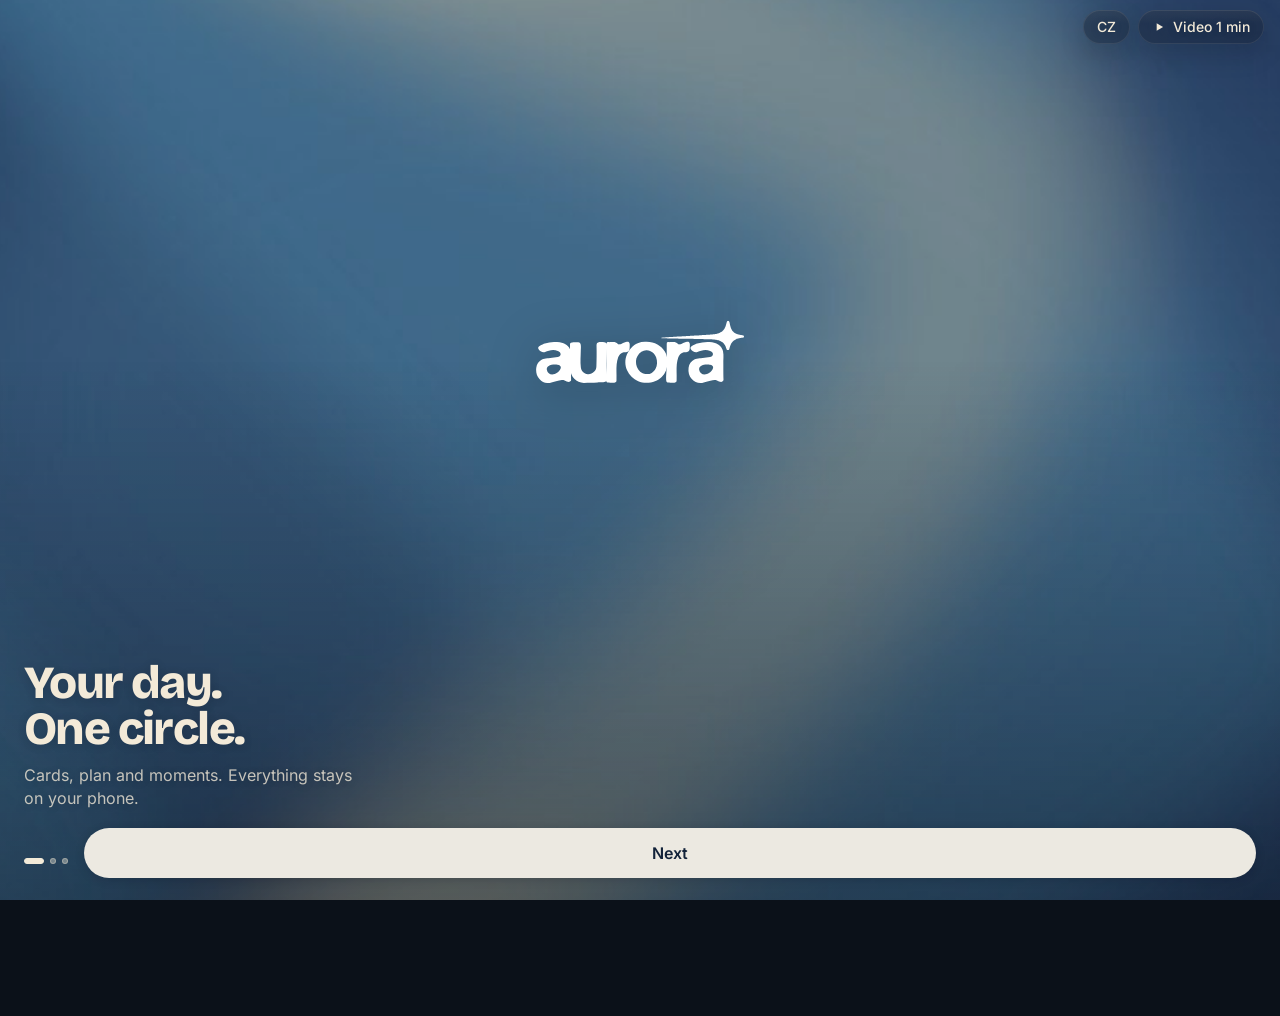
==== index.html @ d4e40df3 "Add files via upload" ====
<!doctype html>
<html lang="en">
<head>
<meta charset="utf-8">
<meta name="viewport" content="width=device-width, initial-scale=1, viewport-fit=cover, maximum-scale=1, user-scalable=no">
<title>Aurora</title>
<meta name="description" content="Aurora — your day, cards, board and plan.">
<meta name="theme-color" content="#2c4770">
<meta name="apple-mobile-web-app-capable" content="yes">
<meta name="mobile-web-app-capable" content="yes">
<meta name="apple-mobile-web-app-status-bar-style" content="black-translucent">
<meta name="apple-mobile-web-app-title" content="Aurora">
<meta name="format-detection" content="telephone=no">
<link rel="manifest" href="manifest.webmanifest">
<link rel="apple-touch-icon" href="icon-180.png">
<link rel="icon" href="icon-192.png">
<link rel="preload" href="fonts/inter-latin-500-normal.woff2" as="font" type="font/woff2" crossorigin>
<link rel="preload" href="fonts/bricolage-grotesque-latin-800-normal.woff2" as="font" type="font/woff2" crossorigin>
<link rel="stylesheet" href="app.css?v=4">
</head>
<body>
<div id="bg" aria-hidden="true"><img class="wall" id="wallImg" src="wall.jpg" alt=""><div class="dim" id="wallDim"></div><div class="aura"><i class="a1"></i><i class="a2"></i><i class="a3"></i></div></div>
<main id="app">
  <section class="scr" id="s-home" aria-label="Home"></section>
  <section class="scr" id="s-spaces" aria-label="Spaces"></section>
  <section class="scr" id="s-board" aria-label="Board"></section>
  <section class="scr" id="s-plan" aria-label="Plan"></section>
  <section class="scr push" id="s-card" aria-label="Card"></section>
  <section class="scr push" id="s-settings" aria-label="Settings"></section>
</main>
<nav class="nav" id="nav" aria-label="Main">
  <div class="bar frost" role="tablist"></div>
  <button class="plus cr press" id="plusBtn" aria-label="Add"></button>
</nav>
<div id="scrim"></div>
<div id="sheet" class="frost" role="dialog" aria-modal="true"></div>
<div id="viewer" role="dialog" aria-modal="true"></div>
<div id="toast" role="status" aria-live="polite"></div>
<div id="vlayer" role="dialog" aria-modal="true"></div>
<div id="welcome"></div>
<input type="file" id="fileIn" accept="image/*,video/*" hidden>
<input type="file" id="wallIn" accept="image/*" hidden>
<input type="file" id="restoreIn" accept="application/json,.json" hidden>
<script src="js/core.js?v=4"></script>
<script src="js/ui.js?v=4"></script>
<script src="js/screens.js?v=4"></script>
<script src="js/sheets.js?v=4"></script>
<script src="js/app.js?v=4"></script>
</body>
</html>
---- app.css ----
@font-face{font-family:'Inter';font-weight:400;font-display:swap;src:url(fonts/inter-latin-400-normal.woff2) format('woff2');unicode-range:U+0000-00FF,U+0131,U+0152-0153,U+02BB-02BC,U+02C6,U+02DA,U+02DC,U+0304,U+0308,U+0329,U+2000-206F,U+20AC,U+2122,U+2191,U+2193,U+2212,U+2215,U+FEFF,U+FFFD}
@font-face{font-family:'Inter';font-weight:400;font-display:swap;src:url(fonts/inter-latin-ext-400-normal.woff2) format('woff2');unicode-range:U+0100-02BA,U+02BD-02C5,U+02C7-02CC,U+02CE-02D7,U+02DD-02FF,U+0304,U+0308,U+0329,U+1D00-1DBF,U+1E00-1E9F,U+1EF2-1EFF,U+2020,U+20A0-20AB,U+20AD-20C0,U+2113,U+2C60-2C7F,U+A720-A7FF}
@font-face{font-family:'Inter';font-weight:500;font-display:swap;src:url(fonts/inter-latin-500-normal.woff2) format('woff2');unicode-range:U+0000-00FF,U+0131,U+0152-0153,U+02BB-02BC,U+02C6,U+02DA,U+02DC,U+0304,U+0308,U+0329,U+2000-206F,U+20AC,U+2122,U+2191,U+2193,U+2212,U+2215,U+FEFF,U+FFFD}
@font-face{font-family:'Inter';font-weight:500;font-display:swap;src:url(fonts/inter-latin-ext-500-normal.woff2) format('woff2');unicode-range:U+0100-02BA,U+02BD-02C5,U+02C7-02CC,U+02CE-02D7,U+02DD-02FF,U+0304,U+0308,U+0329,U+1D00-1DBF,U+1E00-1E9F,U+1EF2-1EFF,U+2020,U+20A0-20AB,U+20AD-20C0,U+2113,U+2C60-2C7F,U+A720-A7FF}
@font-face{font-family:'Inter';font-weight:600;font-display:swap;src:url(fonts/inter-latin-600-normal.woff2) format('woff2');unicode-range:U+0000-00FF,U+0131,U+0152-0153,U+02BB-02BC,U+02C6,U+02DA,U+02DC,U+0304,U+0308,U+0329,U+2000-206F,U+20AC,U+2122,U+2191,U+2193,U+2212,U+2215,U+FEFF,U+FFFD}
@font-face{font-family:'Inter';font-weight:600;font-display:swap;src:url(fonts/inter-latin-ext-600-normal.woff2) format('woff2');unicode-range:U+0100-02BA,U+02BD-02C5,U+02C7-02CC,U+02CE-02D7,U+02DD-02FF,U+0304,U+0308,U+0329,U+1D00-1DBF,U+1E00-1E9F,U+1EF2-1EFF,U+2020,U+20A0-20AB,U+20AD-20C0,U+2113,U+2C60-2C7F,U+A720-A7FF}
@font-face{font-family:'Inter';font-weight:700;font-display:swap;src:url(fonts/inter-latin-700-normal.woff2) format('woff2');unicode-range:U+0000-00FF,U+0131,U+0152-0153,U+02BB-02BC,U+02C6,U+02DA,U+02DC,U+0304,U+0308,U+0329,U+2000-206F,U+20AC,U+2122,U+2191,U+2193,U+2212,U+2215,U+FEFF,U+FFFD}
@font-face{font-family:'Inter';font-weight:700;font-display:swap;src:url(fonts/inter-latin-ext-700-normal.woff2) format('woff2');unicode-range:U+0100-02BA,U+02BD-02C5,U+02C7-02CC,U+02CE-02D7,U+02DD-02FF,U+0304,U+0308,U+0329,U+1D00-1DBF,U+1E00-1E9F,U+1EF2-1EFF,U+2020,U+20A0-20AB,U+20AD-20C0,U+2113,U+2C60-2C7F,U+A720-A7FF}
@font-face{font-family:'Bricolage Grotesque';font-weight:700;font-display:swap;src:url(fonts/bricolage-grotesque-latin-700-normal.woff2) format('woff2');unicode-range:U+0000-00FF,U+0131,U+0152-0153,U+02BB-02BC,U+02C6,U+02DA,U+02DC,U+0304,U+0308,U+0329,U+2000-206F,U+20AC,U+2122,U+2191,U+2193,U+2212,U+2215,U+FEFF,U+FFFD}
@font-face{font-family:'Bricolage Grotesque';font-weight:700;font-display:swap;src:url(fonts/bricolage-grotesque-latin-ext-700-normal.woff2) format('woff2');unicode-range:U+0100-02BA,U+02BD-02C5,U+02C7-02CC,U+02CE-02D7,U+02DD-02FF,U+0304,U+0308,U+0329,U+1D00-1DBF,U+1E00-1E9F,U+1EF2-1EFF,U+2020,U+20A0-20AB,U+20AD-20C0,U+2113,U+2C60-2C7F,U+A720-A7FF}
@font-face{font-family:'Bricolage Grotesque';font-weight:800;font-display:swap;src:url(fonts/bricolage-grotesque-latin-800-normal.woff2) format('woff2');unicode-range:U+0000-00FF,U+0131,U+0152-0153,U+02BB-02BC,U+02C6,U+02DA,U+02DC,U+0304,U+0308,U+0329,U+2000-206F,U+20AC,U+2122,U+2191,U+2193,U+2212,U+2215,U+FEFF,U+FFFD}
@font-face{font-family:'Bricolage Grotesque';font-weight:800;font-display:swap;src:url(fonts/bricolage-grotesque-latin-ext-800-normal.woff2) format('woff2');unicode-range:U+0100-02BA,U+02BD-02C5,U+02C7-02CC,U+02CE-02D7,U+02DD-02FF,U+0304,U+0308,U+0329,U+1D00-1DBF,U+1E00-1E9F,U+1EF2-1EFF,U+2020,U+20A0-20AB,U+20AD-20C0,U+2113,U+2C60-2C7F,U+A720-A7FF}

:root{
  color-scheme:dark;
  --ink:#f3ead8;--ink2:rgba(243,234,216,.78);--ink3:rgba(243,234,216,.58);--ink4:rgba(243,234,216,.36);
  --navy:#13233a;--cream:#ece9e1;--panel:rgba(20,31,44,.9);--bg:#0b1119;
  --green:#3fbf7f;--orange:#f0a44b;--blue:#6f8cff;--late:#ff7a6b;
  --st:env(safe-area-inset-top,0px);--sb:env(safe-area-inset-bottom,0px);
  --spring:cubic-bezier(.3,1.35,.5,1);--out:cubic-bezier(.2,.8,.2,1);
  --a1:#3fbf7f;--a2:#f0a44b;--a3:#6f8cff;
  --vvh:100%;--kb:0px;
}
*{box-sizing:border-box;-webkit-tap-highlight-color:transparent}
html,body{margin:0;height:100%;background:var(--bg);color:var(--ink);font-family:Inter,system-ui,-apple-system,sans-serif;-webkit-font-smoothing:antialiased;-webkit-text-size-adjust:100%;text-size-adjust:100%}
body{position:fixed;top:0;left:0;right:0;height:100vh;height:100lvh;overflow:hidden;touch-action:manipulation;overscroll-behavior:none;user-select:none;-webkit-user-select:none;-webkit-touch-callout:none;text-shadow:0 1px 10px rgba(6,12,22,.16)}
button{font:inherit;color:inherit;border:0;background:none;padding:0;margin:0;cursor:pointer;text-align:inherit;text-shadow:inherit}
input,textarea,select{font:inherit;color:inherit;user-select:text;-webkit-user-select:text}
img,video{display:block}
[hidden]{display:none!important}
b{font-weight:600}
@media (display-mode: standalone){html{min-height:calc(100% + env(safe-area-inset-top,0px))}}

/* BACKGROUND */
#bg{position:absolute;inset:0;z-index:0;overflow:hidden;background:#2c4770}
#bg .wall{position:absolute;inset:-4%;width:108%;height:108%;object-fit:cover;animation:wall 40s ease-in-out infinite alternate}
#bg .wall.css{background:var(--wallcss)}
@keyframes wall{to{transform:translate(-2%,-1.5%) scale(1.03)}}
#bg .dim{position:absolute;inset:0;background:rgba(8,16,28,.22)}
#bg .aura i{position:absolute;border-radius:50%;filter:blur(50px);opacity:.5;transition:background 1.2s ease,transform 1.4s var(--out)}
#bg .aura .a1{width:360px;height:360px;left:50%;margin-left:-180px;top:18%;background:var(--a1);opacity:.55;filter:blur(64px);animation:fa1 14s ease-in-out infinite alternate}
#bg .aura .a2,#bg .aura .a3{display:none}
#bg .aura{display:none}
@keyframes fa1{to{transform:translate(-30px,60px) scale(1.12)}}
@keyframes fa2{to{transform:translate(-30px,50px) scale(.9)}}
@keyframes fa3{to{transform:translate(-50px,-20px) scale(1.1)}}

/* SURFACES */
.frost{position:relative;isolation:isolate;background:rgba(22,33,48,.42);box-shadow:inset 0 0 0 1px rgba(243,234,216,.09),0 10px 26px rgba(4,10,20,.16);-webkit-backdrop-filter:blur(26px) saturate(115%);backdrop-filter:blur(26px) saturate(115%)}
.frost::before{content:"";position:absolute;inset:0;border-radius:inherit;background:linear-gradient(180deg,rgba(243,234,216,.05),rgba(243,234,216,0) 40%);pointer-events:none;z-index:-1}
.frost::after{content:none}
.solid,.frost.solid{background:var(--panel);-webkit-backdrop-filter:none;backdrop-filter:none;box-shadow:0 10px 30px rgba(4,10,20,.22),inset 0 0 0 1px rgba(255,255,255,.07)}
.frost.solid::before,.frost.solid::after{display:none}
body.solidui .frost{background:var(--panel);-webkit-backdrop-filter:none;backdrop-filter:none;box-shadow:0 10px 30px rgba(4,10,20,.22),inset 0 0 0 1px rgba(255,255,255,.08)}
body.solidui .frost::before,body.solidui .frost::after{display:none}
.in{background:rgba(255,255,255,.08);box-shadow:inset 0 0 0 1px rgba(255,255,255,.1)}
.cr{background:var(--cream);color:var(--navy);text-shadow:none;box-shadow:0 2px 10px rgba(4,10,20,.18)}
.press{transition:transform .18s var(--spring),filter .18s,opacity .2s}
.press:active{transform:scale(.96)}
.cap{font:600 11px/1 Inter;letter-spacing:.14em;color:var(--ink3);text-transform:uppercase}
.t1{font:800 34px/1 'Bricolage Grotesque';letter-spacing:-.035em;margin:0}
.num{font:800 32px/.9 'Bricolage Grotesque';letter-spacing:-.02em;font-variant-numeric:tabular-nums;white-space:nowrap}
.num small{font:400 13px/1 Inter;letter-spacing:0;color:var(--ink3);margin-left:4px}
.muted{color:var(--ink3)}
.led{display:inline-block;flex:none;width:8px;height:8px;border-radius:4px;background:var(--c);box-shadow:0 0 4px var(--c),0 0 12px var(--c)}
.dot{display:inline-block;flex:none;width:7px;height:7px;border-radius:4px;background:var(--c)}
.ic{flex:none;width:36px;height:36px;border-radius:18px;display:flex;align-items:center;justify-content:center}
.cb{flex:none;width:44px;height:44px;border-radius:22px;display:flex;align-items:center;justify-content:center;color:var(--ink)}
.chip{flex:none;height:36px;border-radius:18px;padding:0 14px;display:inline-flex;align-items:center;gap:7px;font:500 14px/1 Inter;white-space:nowrap;color:var(--ink)}
.chip.cr{color:var(--navy)}
.chip small{font:400 12.5px/1 Inter;color:var(--ink3)}
.chips{display:flex;gap:7px;overflow-x:auto;scrollbar-width:none;margin:0 -16px;padding:2px 16px}
.chips::-webkit-scrollbar{display:none}
.chips.wrap{flex-wrap:wrap;overflow:visible;margin:0;padding:0}
.seg{height:40px;border-radius:20px;padding:3px;display:flex;flex:none}
.seg button{height:34px;padding:0 14px;border-radius:17px;font:500 14px/34px Inter;color:var(--ink2);display:flex;align-items:center;justify-content:center;gap:6px;transition:background .25s,color .25s}
.seg button.on{background:var(--cream);color:var(--navy);text-shadow:none}
.pbtn{height:50px;border-radius:25px;padding:0 22px;display:flex;align-items:center;justify-content:center;gap:8px;font:600 16px/1 Inter}
.pbtn.cr{color:var(--navy)}
.pbtn.ghost{background:rgba(255,255,255,.08);box-shadow:inset 0 0 0 1px rgba(255,255,255,.14)}
.pbtn.danger{background:rgba(255,122,107,.16);color:#ffb3a9;box-shadow:inset 0 0 0 1px rgba(255,122,107,.35)}
.tg{position:relative;flex:none;width:51px;height:31px;border-radius:16px;background:rgba(255,255,255,.16);box-shadow:inset 0 0 0 1px rgba(255,255,255,.14);transition:background .25s,box-shadow .25s}
.tg::after{content:"";position:absolute;left:2px;top:2px;width:27px;height:27px;border-radius:14px;background:#fff;box-shadow:0 2px 6px rgba(0,0,0,.25);transition:transform .3s var(--spring)}
.tg.on{background:var(--green);box-shadow:0 0 12px rgba(63,191,127,.45),inset 0 1px 0 rgba(255,255,255,.3)}
.tg.on::after{transform:translateX(20px)}
.c0{flex:none;width:24px;height:24px;border-radius:12px;border:1.6px solid rgba(243,234,216,.6);display:flex;align-items:center;justify-content:center;color:var(--navy);transition:background .25s,border-color .25s}
.c0.on{background:var(--c,var(--green));border-color:var(--c,var(--green))}
.c0 svg{opacity:0}
.c0.on svg{opacity:1}
.ci{flex:none;width:34px;height:34px;border-radius:17px;border:1px solid rgba(243,234,216,.32);display:flex;align-items:center;justify-content:center;color:var(--ink)}
.empty{padding:20px;text-align:center;font:400 14px/1.45 Inter;color:var(--ink2)}

/* LAYOUT */
#app{position:absolute;inset:0;z-index:1}
.scr{position:absolute;inset:0;overflow-y:auto;overflow-x:hidden;-webkit-overflow-scrolling:touch;overscroll-behavior:contain;padding:0 16px calc(var(--sb) + 112px);display:none}
.scr.on{display:block;animation:scrIn .35s var(--out)}
@keyframes scrIn{from{opacity:0;transform:translateY(8px)}to{opacity:1;transform:none}}
.scr.push{z-index:5;padding-bottom:calc(var(--sb) + 40px)}
.scr:not(.push){transition:opacity .3s var(--out)}
body.navless .scr:not(.push){opacity:0;pointer-events:none}
.scr.push.on{animation:pushIn .42s var(--out)}
@keyframes pushIn{from{transform:translateX(100%)}to{transform:none}}
.scr.push.out{display:block;animation:pushOut .32s var(--out) forwards}
@keyframes pushOut{to{transform:translateX(100%)}}
.hdr{display:flex;align-items:center;justify-content:space-between;gap:10px;min-height:52px;margin-bottom:12px}
.scr>.hdr{position:sticky;top:0;z-index:6;padding:calc(var(--st) + 10px) 0 8px;margin-bottom:6px;min-height:calc(var(--st) + 70px)}
.scr>.hdr::before{content:"";position:absolute;top:0;bottom:-28px;left:-50vw;right:-50vw;z-index:-1;pointer-events:none;background:linear-gradient(180deg,rgba(9,15,24,.82),rgba(9,15,24,.55) 62%,rgba(9,15,24,0));-webkit-backdrop-filter:blur(16px);backdrop-filter:blur(16px);-webkit-mask-image:linear-gradient(180deg,#000 70%,transparent);mask-image:linear-gradient(180deg,#000 70%,transparent);opacity:0;transition:opacity .25s}
.scr.sc>.hdr::before{opacity:1}
#app::after{content:"";position:absolute;left:0;right:0;bottom:0;height:calc(var(--sb) + 124px);background:linear-gradient(180deg,rgba(9,15,24,0),rgba(9,15,24,.6));pointer-events:none;z-index:4;transition:opacity .3s}
body.navless #app::after{opacity:0}
.hdr .logo{width:104px;height:auto}
.stack{display:flex;flex-direction:column;gap:10px}
.grid2{display:grid;grid-template-columns:1fr 1fr;gap:9px}
.sec{margin-top:18px}
.sec>.cap{display:block;margin:0 4px 10px}

/* NAV */
.nav{position:absolute;left:16px;right:16px;bottom:max(14px,calc(var(--sb) - 10px));z-index:8;display:flex;gap:10px;align-items:center;transition:transform .45s var(--out),opacity .3s}
.nav.away{transform:translateY(130px);opacity:0;pointer-events:none}
.nav .bar{flex:1;height:62px;border-radius:31px;padding:5px;display:grid;grid-template-columns:repeat(4,1fr)}
.nav .tab{height:52px;border-radius:26px;display:flex;flex-direction:column;align-items:center;justify-content:center;gap:3px;font:500 11px/1 Inter;color:rgba(243,234,216,.88);transition:background .3s,color .3s}
.nav .tab.on{background:var(--cream);color:var(--navy);text-shadow:none;box-shadow:0 4px 12px rgba(4,10,20,.2)}
.nav .plus{flex:none;width:62px;height:62px;border-radius:31px;display:flex;align-items:center;justify-content:center}

/* HOME */
.inst{border-radius:36px;padding:16px 16px 14px}
.inst .fh{display:flex;justify-content:space-between;align-items:flex-start;padding:0 4px}
.inst .fh .t{font:800 24px/1 'Bricolage Grotesque';letter-spacing:-.02em}
.inst .fh .s{display:block;margin-top:6px;font:400 13px/1 Inter;color:var(--ink2)}
.fdots{display:flex;gap:5px;margin-top:6px;max-width:120px;flex-wrap:wrap;justify-content:flex-end}
.fdots i{width:7px;height:7px;border-radius:4px;border:1px solid rgba(243,234,216,.5);transition:background .4s,box-shadow .4s}
.fdots i.on{background:var(--ink);border-color:var(--ink);box-shadow:0 0 8px rgba(255,255,255,.6)}
.dialw{position:relative;width:212px;height:212px;margin:8px auto 4px}
.dialw svg{position:absolute;inset:0;overflow:visible}
.dialw .hit{cursor:pointer}
.arcI{pointer-events:none;transition:opacity .4s,filter .4s}
.arcI.later{opacity:.42}
.arcI.past{opacity:.28}
.arcI.next{filter:drop-shadow(0 0 4px var(--c)) drop-shadow(0 0 10px var(--c));animation:arcGlow 2.6s ease-in-out infinite}
@keyframes arcGlow{0%,100%{opacity:.85}50%{opacity:1}}
.knob{filter:drop-shadow(0 0 4px rgba(255,226,170,.95)) drop-shadow(0 0 10px rgba(255,214,140,.6));animation:kg 3.2s ease-in-out infinite}
@keyframes kg{50%{filter:drop-shadow(0 0 6px #fff4dc) drop-shadow(0 0 16px rgba(255,214,140,.85))}}
.flbl{position:absolute;font:400 10.5px/1 Inter;color:var(--ink3);transform:translate(-50%,-50%);pointer-events:none}
.orb{position:absolute;left:50%;top:50%;width:112px;height:112px;margin:-56px 0 0 -56px;border-radius:56px;display:flex;flex-direction:column;align-items:center;justify-content:center;
  background:rgba(243,234,216,.08);
  box-shadow:inset 0 0 0 1px rgba(243,234,216,.12),0 10px 24px rgba(4,10,20,.18);
  -webkit-backdrop-filter:blur(18px) saturate(110%);backdrop-filter:blur(18px) saturate(110%);animation:br 5s ease-in-out infinite}
@keyframes br{0%,100%{transform:scale(1)}50%{transform:scale(1.04)}}
.orb .n{font:800 32px/1 'Bricolage Grotesque';letter-spacing:-.02em;font-variant-numeric:tabular-nums;white-space:nowrap}
.orb .s{margin-top:6px;font:400 11.5px/1.2 Inter;color:var(--ink2);text-align:center;max-width:94px;white-space:nowrap;overflow:hidden;text-overflow:ellipsis}
.prow{display:flex;gap:8px;margin-top:6px}
.fp{height:52px;border-radius:26px;padding:0 16px 0 8px;display:flex;align-items:center;gap:10px;font:500 15px/1 Inter;white-space:nowrap;overflow:hidden;min-width:0}
.fp.grow{flex:1}
.fp .pt{min-width:0;display:flex;flex-direction:column;gap:4px}
.fp .pt>*{overflow:hidden;text-overflow:ellipsis}
.fp .pt span{font:500 14.5px/1.15 Inter}
.fp small{font:400 12px/1 Inter;color:var(--ink2)}
.fp .ic{background:var(--cream);color:var(--navy);text-shadow:none}
.then{height:48px;border-radius:24px;display:flex;align-items:center;gap:12px;padding:0 6px 0 18px;overflow:hidden}
.then .row{flex:1;min-width:0;display:flex;gap:6px;overflow-x:auto;scrollbar-width:none;-webkit-mask-image:linear-gradient(90deg,#000 85%,transparent);mask-image:linear-gradient(90deg,#000 85%,transparent);padding-right:30px}
.then .row::-webkit-scrollbar{display:none}
.then .chip{height:36px}
.tile{border-radius:28px;padding:13px 14px 12px;display:flex;flex-direction:column;justify-content:space-between;min-height:106px;text-align:left;width:100%}
.tile .top{display:flex;gap:10px;align-items:center;min-width:0}
.tile .fl{font:500 13.5px/1.25 Inter;min-width:0}
.tile .fl>span{display:block;white-space:nowrap;overflow:hidden;text-overflow:ellipsis}
.tile .fl small{display:block;font:400 12px/1.25 Inter;color:var(--ink3);white-space:nowrap;overflow:hidden;text-overflow:ellipsis}
.tile .bot{display:flex;align-items:flex-end;justify-content:space-between;gap:6px;margin-top:12px}
.vd{display:grid;grid-template-columns:repeat(7,6px);gap:4px;margin-bottom:3px}
.vd i{width:6px;height:6px;border-radius:3px;border:1px solid rgba(243,234,216,.35)}
.vd i.on{background:var(--c);border-color:var(--c)}
.vd i.td{box-shadow:0 0 8px var(--c)}
.bars{display:flex;align-items:flex-end;gap:4px;height:26px;margin-bottom:2px}
.bars i{width:4px;border-radius:2px;background:rgba(243,234,216,.42);min-height:3px}
.bars i.td{background:var(--c,var(--green));box-shadow:0 0 8px var(--c,var(--green))}
.bars i.fu{background:none;height:5px!important;min-height:5px;border:1px dashed rgba(243,234,216,.4)}
.pbar{width:62px;height:5px;border-radius:3px;background:rgba(243,234,216,.16);overflow:hidden;margin-bottom:6px}
.pbar i{display:block;height:100%;border-radius:3px;background:var(--c);box-shadow:0 0 8px var(--c)}
.nudge{border-radius:24px;padding:14px 16px;display:flex;align-items:center;gap:12px}
.nudge .tx{flex:1;font:400 13.5px/1.4 Inter;color:var(--ink2)}
.nudge .tx b{color:var(--ink)}
.nudge .chip{height:34px}

/* SPACES */
.deck{display:flex;gap:12px;overflow-x:auto;scroll-snap-type:x mandatory;margin:0 -16px;padding:4px 30px 8px;scrollbar-width:none;scroll-padding:0 30px}
.deck::-webkit-scrollbar{display:none}
.spc{flex:none;width:calc(100vw - 60px);max-width:420px;scroll-snap-align:center;border-radius:36px;padding:22px 20px 20px;display:flex;flex-direction:column;min-height:min(480px,calc(100dvh - var(--st) - var(--sb) - 236px))}
@media (max-height:720px){.spc .mcap,.spc .thumbs{display:none}.spc .nm{font-size:34px;margin-top:10px}.spc{padding:18px 18px 16px}}
.spc .h{display:flex;justify-content:space-between;align-items:center}
.spc .nm{margin-top:14px;font:800 42px/1 'Bricolage Grotesque';letter-spacing:-.035em;padding-right:76px;word-break:break-word}
.spc .sub{margin-top:9px;font:400 14px/1.3 Inter;color:var(--ink2)}
.spc .ringw{position:absolute;right:20px;top:52px;width:66px;height:66px}
.spc .ringw span{position:absolute;inset:0;display:flex;align-items:center;justify-content:center;font:800 17px/1 'Bricolage Grotesque'}
.nextp{margin-top:18px;min-height:62px;border-radius:31px;display:flex;align-items:center;gap:12px;padding:8px 16px 8px 8px;text-align:left;width:100%}
.nextp .ic{width:44px;height:44px;border-radius:22px;background:var(--cream)}
.nextp .ic i{width:20px;height:20px;border-radius:10px;border:2px solid var(--c)}
.nextp .tx{display:flex;flex-direction:column;gap:5px;min-width:0;flex:1}
.nextp .tx span{font:500 15px/1.2 Inter;overflow:hidden;text-overflow:ellipsis;white-space:nowrap}
.irow{display:flex;align-items:center;gap:12px;min-height:50px;padding:6px 6px;border-top:1px solid rgba(255,255,255,.08);text-align:left;width:100%}
.irow:first-child{border-top:0}
.irow .tx{flex:1;min-width:0;display:flex;flex-direction:column;gap:4px}
.irow .tx span{font:500 15px/1.25 Inter;overflow:hidden;text-overflow:ellipsis;white-space:nowrap}
.irow .tx small{font:400 12px/1 Inter;color:var(--ink3)}
.irow.done .tx span{text-decoration:line-through;color:var(--ink4)}
.irow .r{flex:none;font:400 13px/1 Inter;color:var(--ink3)}
.irow .r.warn{color:#ffc98a}
.irow .r.late{color:#ffb3a9}
.thumbs{display:flex;gap:8px;overflow-x:auto;scrollbar-width:none}
.thumbs::-webkit-scrollbar{display:none}
.th{flex:none;width:62px;height:62px;border-radius:16px;overflow:hidden;position:relative;background:rgba(255,255,255,.08);box-shadow:inset 0 0 0 1px rgba(255,255,255,.18)}
.th img,.th video{width:100%;height:100%;object-fit:cover}
.th.note{padding:7px;font:600 9.5px/1.25 Inter;color:var(--ink);background:linear-gradient(165deg,color-mix(in srgb,var(--c) 45%,transparent),color-mix(in srgb,var(--c) 14%,transparent))}
.ddots{display:flex;justify-content:center;gap:6px;margin-top:10px}
.ddots i{width:6px;height:6px;border-radius:3px;background:rgba(243,234,216,.4);transition:width .3s var(--out),background .3s}
.ddots i.on{width:18px;background:var(--ink);box-shadow:0 0 8px rgba(255,255,255,.5)}
.lrow{display:flex;align-items:center;gap:14px;min-height:72px;padding:12px 16px;border-radius:26px;text-align:left;width:100%}
.lrow .tx{flex:1;min-width:0;display:flex;flex-direction:column;gap:6px}
.lrow .tx span{font:700 17px/1.1 Inter;overflow:hidden;text-overflow:ellipsis;white-space:nowrap}
.lrow .tx small{font:400 12.5px/1 Inter;color:var(--ink3)}

/* CARD DETAIL */
.kick{display:flex;align-items:center;gap:8px;color:var(--ink)}
.cname{margin:12px 0 0;font:800 44px/1 'Bricolage Grotesque';letter-spacing:-.035em;word-break:break-word}
.cnote{margin-top:8px;font:400 15px/1.35 Inter;color:var(--ink2);white-space:pre-wrap}
.hero{border-radius:32px;padding:18px 20px;position:relative;min-height:156px}
.hero .ringw{position:absolute;right:18px;top:20px;width:112px;height:112px}
.hero .ringw span{position:absolute;inset:0;display:flex;flex-direction:column;align-items:center;justify-content:center;gap:4px}
.wdots{display:flex;gap:10px;margin-top:16px}
.wdots span{display:flex;flex-direction:column;align-items:center;gap:5px;font:400 10px/1 Inter;color:var(--ink3)}
.wdots i{width:11px;height:11px;border-radius:6px;border:1px solid rgba(243,234,216,.35)}
.wdots i.on{background:var(--c);border-color:var(--c)}
.wdots i.td{border-color:var(--ink)}
.wdots i.on.td{box-shadow:0 0 8px var(--c)}
.wdots i.fu{border-style:dashed}
.heat{display:grid;grid-template-columns:repeat(7,22px);gap:6px}
.heat i{width:22px;height:22px;border-radius:6px;background:rgba(255,255,255,.1);cursor:pointer}
.heat i.l1{background:color-mix(in srgb,var(--c) 34%,transparent)}
.heat i.l2{background:color-mix(in srgb,var(--c) 64%,transparent)}
.heat i.l3{background:var(--c);box-shadow:0 0 8px color-mix(in srgb,var(--c) 60%,transparent)}
.heat i.td{box-shadow:inset 0 0 0 2px var(--ink),0 0 10px rgba(255,255,255,.4)}
.heat i.fu{background:none;box-shadow:inset 0 0 0 1px rgba(255,255,255,.16);cursor:default}
.stat3{display:grid;grid-template-columns:repeat(3,1fr);gap:8px}
.stat3>*{border-radius:22px;padding:14px 12px;display:flex;flex-direction:column;gap:12px;text-align:left}
.addline{display:flex;align-items:center;gap:10px;min-height:52px;padding:0 6px;border-top:1px solid rgba(255,255,255,.08)}
.addline input{flex:1;min-width:0;height:44px;border:0;outline:0;background:none;font:400 16px/1 Inter;color:var(--ink)}
.addline input::placeholder{color:var(--ink3)}
.noticed{border-radius:24px;padding:14px 16px;display:flex;gap:12px;align-items:center}
.noticed .tx{flex:1;display:flex;flex-direction:column;gap:6px;font:500 14px/1.35 Inter}
.noticed .cap{color:#7fe0b3}
textarea.cn{width:100%;min-height:90px;border:0;outline:0;resize:none;background:none;font:400 16px/1.45 Inter;color:var(--ink)}

/* BOARD */
.masonry{column-count:2;column-gap:8px}
.mt{break-inside:avoid;margin-bottom:8px;border-radius:24px;overflow:hidden;position:relative;display:block;width:100%;text-align:left;background:rgba(255,255,255,.06)}
.mt img,.mt video{width:100%;height:auto;min-height:120px;object-fit:cover}
.mt .capg{position:absolute;left:8px;right:8px;bottom:8px;padding:9px 11px;border-radius:14px;background:rgba(10,18,28,.5);-webkit-backdrop-filter:blur(10px);backdrop-filter:blur(10px);box-shadow:inset 0 0 0 1px rgba(243,234,216,.08);font:500 12.5px/1.3 Inter;display:-webkit-box;-webkit-line-clamp:3;-webkit-box-orient:vertical;overflow:hidden}
.mt .pin,.mt .play{position:absolute;display:flex;align-items:center;justify-content:center}
.mt .pin{right:8px;top:8px;width:32px;height:32px;border-radius:16px}
.mt .play{left:50%;top:50%;width:46px;height:46px;margin:-23px 0 0 -23px;border-radius:23px}
.mt .dur{position:absolute;left:8px;top:8px;height:24px;padding:0 9px;border-radius:12px;font:500 11.5px/24px Inter}
.mt.note{padding:16px;min-height:130px;background:linear-gradient(165deg,color-mix(in srgb,var(--c) 40%,transparent),color-mix(in srgb,var(--c) 12%,transparent))}
.mt.note .nt{margin-top:12px;font:700 17px/1.28 'Bricolage Grotesque';white-space:pre-wrap;word-break:break-word}
.mt.note .dt{margin-top:12px;font:400 11.5px/1 Inter;color:var(--ink3)}
.search{height:44px;border-radius:22px;display:flex;align-items:center;gap:10px;padding:0 16px;margin-bottom:12px}
.search input{flex:1;min-width:0;border:0;outline:0;background:none;font:400 16px/1 Inter;color:var(--ink)}

/* PLAN */
.wstrip{border-radius:30px;padding:7px 8px;display:flex;justify-content:space-between;touch-action:pan-y}
.wd{width:42px;height:66px;border-radius:21px;display:flex;flex-direction:column;align-items:center;justify-content:center;gap:5px;transition:background .25s,color .25s}
.wd .l{font:400 11px/1 Inter;opacity:.75}
.wd .n{font:800 20px/1 'Bricolage Grotesque'}
.wd .ds{display:flex;gap:2px;height:5px}
.wd .ds i{width:5px;height:5px;border-radius:3px;background:var(--c)}
.wd.on{background:var(--cream);color:var(--navy);text-shadow:none;box-shadow:0 4px 12px rgba(4,10,20,.2)}
.wd.tdy:not(.on) .n{color:#fff;text-shadow:0 0 10px rgba(255,255,255,.6)}
.wd.drop{box-shadow:0 0 0 2px var(--green),0 0 18px rgba(63,191,127,.6)}
.wnav{display:flex;justify-content:space-between;align-items:center;margin:10px 4px 0;font:500 13px/1 Inter;color:var(--ink3)}
.wnav button{height:32px;padding:0 12px;border-radius:16px}
.dayp{border-radius:30px;padding:16px 18px}
.dayp .dh{display:flex;justify-content:space-between;align-items:baseline;margin-bottom:6px}
.dayp .dh b{font:800 21px/1 'Bricolage Grotesque';letter-spacing:-.01em}
.trow{display:flex;align-items:center;gap:12px;min-height:56px;width:100%;text-align:left}
.trow .tm{flex:none;width:40px;font:400 12px/1 Inter;color:var(--ink3);font-variant-numeric:tabular-nums}
.trow .bar{flex:none;width:4px;height:36px;border-radius:2px;background:var(--c)}
.trow.next .bar{box-shadow:0 0 8px var(--c),0 0 16px var(--c)}
.trow.done .bar{opacity:.45}
.trow .tx{flex:1;min-width:0;display:flex;flex-direction:column;gap:5px}
.trow .tx span{font:500 15px/1.2 Inter;overflow:hidden;text-overflow:ellipsis;white-space:nowrap}
.trow .tx small{font:400 12px/1 Inter;color:var(--ink3)}
.trow.done .tx span{text-decoration:line-through;color:var(--ink4)}
.trow.late .tm{color:#ffb3a9}
.nowl{position:relative;height:22px;display:flex;align-items:center;gap:12px}
.nowl b{width:40px;font:600 11px/1 Inter;color:#fff}
.nowl span{position:relative;flex:1;height:2px;border-radius:1px;background:linear-gradient(90deg,#fff,rgba(255,255,255,0))}
.nowl span i{position:absolute;left:-5px;top:-4px;width:10px;height:10px;border-radius:5px;background:#fffaf0;box-shadow:0 0 6px rgba(255,226,170,.95),0 0 14px rgba(255,214,140,.6)}
.addday{margin-top:8px;height:46px;border-radius:23px;display:flex;align-items:center;justify-content:center;gap:6px;font:500 14px/1 Inter;color:var(--ink2);width:100%}
.nodue .chip{cursor:grab;touch-action:none}
.nodue .chip.dragging{opacity:.3}
.dragghost{position:fixed;z-index:60;pointer-events:none;transform:translate(-50%,-50%) scale(1.06);box-shadow:0 12px 30px rgba(0,0,0,.4)}
.wk7{display:flex;flex-direction:column;gap:8px}
.wk7 .wday{border-radius:24px;padding:12px 16px}
.wk7 .wday .wh{display:flex;justify-content:space-between;align-items:center;width:100%;min-height:30px}
.wk7 .wday .wh b{font:800 17px/1 'Bricolage Grotesque'}
.wk7 .wday.tdy{box-shadow:inset 0 0 0 1.5px rgba(243,234,216,.6),0 10px 30px rgba(4,10,20,.22)}
.wk7 .mini{display:flex;align-items:center;gap:10px;min-height:36px;font:500 14px/1.2 Inter;width:100%;text-align:left}
.wk7 .mini .tx{flex:1;min-width:0;overflow:hidden;text-overflow:ellipsis;white-space:nowrap}
.wk7 .mini.done .tx{text-decoration:line-through;color:var(--ink4)}
.mon{border-radius:30px;padding:16px}
.mon .mh{display:flex;justify-content:space-between;align-items:center;margin-bottom:12px}
.mon .mh b{font:800 21px/1 'Bricolage Grotesque'}
.mgrid{display:grid;grid-template-columns:repeat(7,1fr);gap:6px;text-align:center}
.mgrid .wl{font:500 11px/1 Inter;color:var(--ink3);padding-bottom:4px}
.mgrid button{aspect-ratio:1;border-radius:12px;display:flex;flex-direction:column;align-items:center;justify-content:center;gap:3px;font:600 13px/1 Inter;background:rgba(255,255,255,.05)}
.mgrid button.l1{background:rgba(63,191,127,.28)}.mgrid button.l2{background:rgba(63,191,127,.55)}.mgrid button.l3{background:rgba(63,191,127,.85);box-shadow:0 0 8px rgba(63,191,127,.5)}
.mgrid button.fu{background:none;color:var(--ink2)}
.mgrid button.dl{box-shadow:inset 0 0 0 2px var(--orange)}
.mgrid button.td{box-shadow:inset 0 0 0 2px var(--ink)}
.mgrid button.sel{background:var(--cream);color:var(--navy);text-shadow:none}
.mgrid button i{width:4px;height:4px;border-radius:2px;background:currentColor;opacity:.7}
.mgrid .pad{visibility:hidden}
.legend{display:flex;gap:12px;align-items:center;margin-top:12px;font:400 11.5px/1 Inter;color:var(--ink3);flex-wrap:wrap}
.legend i{display:inline-block;width:10px;height:10px;border-radius:3px;margin-right:5px;vertical-align:-1px}

/* SETTINGS */
.grp{border-radius:26px;overflow:hidden}
.srow{display:flex;align-items:center;gap:12px;min-height:54px;padding:8px 16px;border-top:1px solid rgba(255,255,255,.08);font:500 15.5px/1.2 Inter;width:100%;text-align:left}
.srow:first-child{border-top:0}
.srow .r{margin-left:auto;display:flex;align-items:center;gap:6px;font:400 14px/1 Inter;color:var(--ink3);white-space:nowrap}
.srow .tx{display:flex;flex-direction:column;gap:5px;min-width:0}
.srow .tx small{font:400 12.5px/1.3 Inter;color:var(--ink3)}
.srow.red{color:#ffb3a9}
.acct{border-radius:30px;display:flex;align-items:center;gap:14px;padding:16px;width:100%;text-align:left}
.avatar{flex:none;width:52px;height:52px;border-radius:26px;display:flex;align-items:center;justify-content:center;font:800 22px/1 'Bricolage Grotesque';background:radial-gradient(circle at 34% 26%,rgba(255,255,255,.5),rgba(255,255,255,.12) 60%);box-shadow:inset 0 1px 1px rgba(255,255,255,.6)}
.walls{display:grid;grid-template-columns:repeat(4,1fr);gap:8px}
.walls button{aspect-ratio:.62;border-radius:16px;background-size:cover;background-position:center;box-shadow:inset 0 0 0 1px rgba(255,255,255,.2);position:relative;overflow:hidden;display:flex;align-items:center;justify-content:center;font:500 12px/1.2 Inter;text-align:center}
.walls button.on{box-shadow:0 0 0 2.5px var(--cream),0 0 16px rgba(255,255,255,.35)}
.ver{text-align:center;font:400 12px/1.5 Inter;color:var(--ink4);margin-top:24px}

/* SHEET */
#scrim{position:absolute;inset:0;z-index:30;background:rgba(4,8,14,.45);opacity:0;pointer-events:none;transition:opacity .3s}
#scrim.on{opacity:1;pointer-events:auto}
#sheet{position:absolute;left:0;right:0;bottom:var(--kb);z-index:31;max-height:calc(var(--vvh) - var(--st) - 12px);border-radius:38px 38px 0 0;display:flex;flex-direction:column;transform:translateY(105%);transition:transform .42s var(--out);will-change:transform}
#sheet.on{transform:none}
body.viewing #scrim,body.viewing #sheet{z-index:45}
#sheet.drag{transition:none}
#sheet .grab{flex:none;padding:10px 0 4px;touch-action:none}
#sheet .grab i{display:block;width:38px;height:5px;border-radius:3px;background:rgba(243,234,216,.45);margin:0 auto}
#sheet .sh{flex:none;display:flex;justify-content:space-between;align-items:center;gap:10px;padding:6px 18px 10px;min-height:52px;touch-action:none}
#sheet .sh .tl{font:600 17px/1.2 Inter;text-align:center;flex:1;white-space:nowrap;overflow:hidden;text-overflow:ellipsis}
#sheet .sh .l,#sheet .sh .rt{flex:none;min-width:76px;display:flex}
#sheet .sh .rt{justify-content:flex-end}
#sheet .sh .lnk{height:36px;font:400 16px/36px Inter;color:var(--ink2)}
#sheet .sh .save{height:36px;padding:0 18px;border-radius:18px;font:600 15px/36px Inter}
#sheet .sh .save:disabled{opacity:.4}
#sheet .sb{flex:1;overflow-y:auto;-webkit-overflow-scrolling:touch;overscroll-behavior:contain;padding:4px 18px calc(var(--sb) + 22px)}
.fld{border-radius:22px;padding:14px 16px;position:relative}
.fld input,.fld textarea{width:100%;border:0;outline:0;background:none;font:400 17px/1.35 Inter;color:var(--ink);resize:none}
.fld input::placeholder,.fld textarea::placeholder{color:var(--ink3)}
.big{position:relative}
.big .mirror,.big textarea{font:700 22px/1.3 'Bricolage Grotesque';letter-spacing:0;padding:0;margin:0;white-space:pre-wrap;word-break:break-word;border:0}
.big .mirror{position:absolute;inset:14px 16px;color:transparent;pointer-events:none}
.big .mirror mark{color:transparent;background:rgba(63,191,127,.3);box-shadow:0 0 0 2px rgba(63,191,127,.3),inset 0 0 0 1px rgba(63,191,127,.6);border-radius:6px}
.big textarea{position:relative;background:transparent;min-height:58px;display:block;width:100%;color:var(--ink);caret-color:#fff}
.lab{display:block;margin:20px 2px 10px}
.hint{margin-top:16px;display:flex;gap:10px;align-items:center;font:400 13.5px/1.4 Inter;color:var(--ink2)}
.hint b{color:var(--ink)}
.cols{display:flex;gap:10px;flex-wrap:wrap}
.cols button{width:40px;height:40px;border-radius:20px;background:var(--c);box-shadow:inset 0 0 0 2px rgba(255,255,255,.25)}
.cols button.on{box-shadow:0 0 0 3px var(--bgsheet,#1b2636),0 0 0 5px var(--c),0 0 16px var(--c)}
.pick{position:relative;overflow:hidden}
.pick input{position:absolute;inset:0;opacity:0;width:100%;height:100%;font-size:16px}
.mediaprev{border-radius:22px;overflow:hidden;max-height:300px;display:flex;align-items:center;justify-content:center;background:rgba(0,0,0,.2)}
.mediaprev img,.mediaprev video{max-width:100%;max-height:300px;object-fit:contain}
.btnrow{display:flex;gap:8px;margin-top:20px}
.btnrow>*{flex:1}

/* VIEWER */
#viewer{position:absolute;inset:0;z-index:40;display:none;background:#05080c;touch-action:none}
#viewer.on{display:block;animation:vIn .3s var(--out)}
@keyframes vIn{from{opacity:0}}
#viewer .vbg{position:absolute;inset:-40px;background-size:cover;background-position:center;filter:blur(40px) brightness(.45);transform:scale(1.1)}
#viewer .vmed{position:absolute;inset:0;display:flex;align-items:center;justify-content:center;transition:transform .3s var(--out),opacity .3s}
#viewer .vmed img,#viewer .vmed video{width:100%;height:100%;object-fit:cover}
#viewer.orig .vmed img,#viewer.orig .vmed video{object-fit:contain}
#viewer .vnote{margin:0 22px;border-radius:32px;padding:26px 24px;max-height:60%;overflow:auto;font:700 24px/1.3 'Bricolage Grotesque';white-space:pre-wrap;word-break:break-word;background:linear-gradient(165deg,color-mix(in srgb,var(--c) 45%,transparent),color-mix(in srgb,var(--c) 14%,transparent))}
#viewer .vtop{position:absolute;left:16px;right:16px;top:calc(var(--st) + 10px);display:flex;justify-content:space-between;align-items:center;gap:10px;transition:opacity .25s}
#viewer .vtop .who{display:flex;align-items:center;gap:8px;height:40px;padding:0 14px;border-radius:20px;font:500 13.5px/1 Inter;min-width:0;white-space:nowrap;overflow:hidden;text-overflow:ellipsis}
#viewer .vcap{position:absolute;left:16px;right:16px;bottom:calc(var(--sb) + 92px);padding:12px 16px;border-radius:18px;background:rgba(10,18,28,.5);-webkit-backdrop-filter:blur(12px);backdrop-filter:blur(12px);box-shadow:inset 0 0 0 1px rgba(243,234,216,.08);font:500 15px/1.4 Inter;transition:opacity .25s;max-height:30%;overflow:auto}
#viewer .vact{position:absolute;left:16px;right:16px;bottom:calc(var(--sb) + 18px);display:grid;grid-template-columns:repeat(4,1fr);gap:8px;transition:opacity .25s}
#viewer .vact button{height:58px;border-radius:22px;display:flex;flex-direction:column;align-items:center;justify-content:center;gap:5px;font:500 11.5px/1 Inter}
#viewer .vact button.red{color:#ffb3a9}
#viewer.bare .vtop,#viewer.bare .vcap,#viewer.bare .vact{opacity:0;pointer-events:none}
#viewer .vcount{position:absolute;left:0;right:0;top:calc(var(--st) + 62px);text-align:center;font:500 12px/1 Inter;color:var(--ink3);transition:opacity .25s}
#viewer.bare .vcount{opacity:0}

/* TOAST */
#toast{position:absolute;left:50%;bottom:calc(max(14px,calc(var(--sb) - 10px)) + 74px);z-index:80;transform:translate(-50%,20px);opacity:0;pointer-events:none;transition:opacity .25s,transform .35s var(--spring);max-width:calc(100% - 32px)}
#toast.on{opacity:1;transform:translate(-50%,0);pointer-events:auto}
#toast .in2{height:48px;border-radius:24px;display:flex;align-items:center;gap:12px;padding:0 8px 0 18px;font:500 14px/1.2 Inter;white-space:nowrap}
#toast .in2 span{overflow:hidden;text-overflow:ellipsis}
#toast button{height:34px;padding:0 14px;border-radius:17px;font:600 13.5px/34px Inter}
body.navless #toast{bottom:calc(var(--sb) + 24px)}
body.viewing #toast{top:calc(var(--st) + 64px);bottom:auto}
.seg button{white-space:nowrap}

/* VIDEO / WELCOME */
#vlayer{position:absolute;inset:0;z-index:70;background:#000;display:none;flex-direction:column;align-items:center;justify-content:center}
#vlayer.on{display:flex}
#vlayer video{width:100%;height:100%;object-fit:contain}
#vlayer .x{position:absolute;right:16px;top:calc(var(--st) + 10px);z-index:2}
#welcome{position:absolute;inset:0;z-index:65;display:none;flex-direction:column;padding:calc(var(--st) + 10px) 0 calc(var(--sb) + 22px);background:linear-gradient(180deg,rgba(8,14,24,0) 40%,rgba(8,14,24,.45))}
#welcome.on{display:flex}
#welcome .wtop{display:flex;justify-content:flex-end;gap:8px;padding:0 16px}
#welcome .wtop .chip{height:34px}
#welcome .wsl{flex:1;display:flex;overflow-x:auto;scroll-snap-type:x mandatory;scrollbar-width:none;overscroll-behavior-x:contain}
#welcome .wsl::-webkit-scrollbar{display:none}
#welcome .ws{flex:none;width:100%;scroll-snap-align:center;display:flex;flex-direction:column;justify-content:flex-end;padding:0 24px 18px}
#welcome .wlogo{width:210px;height:auto;margin:auto auto 0;filter:drop-shadow(0 6px 24px rgba(0,0,0,.25))}
#welcome h1{margin:auto 0 12px;font:800 46px/1 'Bricolage Grotesque';letter-spacing:-.035em}
#welcome .wlogo + h1{margin-top:auto}
#welcome h2{margin:0 0 10px;font:800 30px/1.05 'Bricolage Grotesque';letter-spacing:-.03em}
#welcome p{margin:0;font:400 16px/1.45 Inter;color:var(--ink2);max-width:340px}
#welcome .wsub{margin-top:12px;font-size:14px;color:var(--ink3)}
#welcome .wdemo{margin:auto auto 34px;transform:scale(1.15)}
#welcome .namef{margin:8px 0 12px}
#welcome .wmode{display:grid;grid-auto-flow:column;grid-auto-columns:1fr;height:44px}
#welcome .wmode button{height:38px;font-size:14px}
#welcome .wfoot{display:flex;align-items:center;gap:16px;padding:0 24px}
#welcome .wdots{display:flex;gap:6px;flex:none}
#welcome .wdots i{width:6px;height:6px;border-radius:3px;background:rgba(243,234,216,.4);transition:width .3s var(--out),background .3s}
#welcome .wdots i.on{width:20px;background:var(--ink)}
#welcome .wfoot .pbtn{flex:1}

@media (min-width:700px){
  .scr{padding-left:calc(50% - 300px);padding-right:calc(50% - 300px)}
  .nav{left:calc(50% - 300px);right:calc(50% - 300px)}
  .spc{width:420px}
  #sheet{left:calc(50% - 320px);right:calc(50% - 320px)}
}
@media (prefers-reduced-motion:reduce){
  *,*::before,*::after{animation-duration:.001ms!important;animation-iteration-count:1!important;transition-duration:.001ms!important}
}

/* home · less */
.inst.big .dialw{transform:scale(1.18);margin:28px auto 26px}
.later{border-radius:30px;padding:12px 16px 4px;margin-top:10px}
.later .lh{display:flex;justify-content:space-between;align-items:center;padding:2px 0 4px}
.later .more{width:100%;display:flex;justify-content:center;align-items:center;gap:6px;height:44px;font:500 13.5px/1 Inter;color:var(--ink2);border-top:1px solid rgba(243,234,216,.07);margin-top:2px}
/* week · time grid */
.wgrid{border-radius:30px;padding:14px 10px 14px}
.wg-sum{font:400 13.5px/1 Inter;color:var(--ink2);padding:2px 6px 12px}
.wg-sum b{font:800 18px/1 'Bricolage Grotesque';color:var(--ink)}
.wg-head{display:grid;grid-template-columns:24px repeat(7,1fr);gap:4px;margin-bottom:8px}
.wg-head button{display:flex;flex-direction:column;align-items:center;gap:5px;padding:7px 0 6px;border-radius:16px;font:400 11px/1 Inter;color:var(--ink3)}
.wg-head button b{font:800 18px/1 'Bricolage Grotesque';color:var(--ink)}
.wg-head button.tdy{background:var(--cream);color:var(--navy);text-shadow:none}
.wg-head button.tdy b{color:var(--navy)}
.wg-head .dd{display:flex;gap:2px;height:5px}
.wg-head .dd i{width:5px;height:5px;border-radius:3px;background:var(--c)}
.wg-body{position:relative;display:grid;grid-template-columns:24px repeat(7,1fr);gap:4px}
.wg-body .hl{position:absolute;left:24px;right:0;height:1px;background:rgba(243,234,216,.07);pointer-events:none}
.wg-body .hlab{position:absolute;left:0;font:400 10px/1 Inter;color:var(--ink3);transform:translateY(-50%);pointer-events:none}
.wg-col{position:relative;grid-row:1;border-radius:10px;background:rgba(243,234,216,.025);cursor:pointer}
.wg-col.tdy{background:rgba(243,234,216,.06)}
.wg-b{position:absolute;left:3px;right:3px;border-radius:7px;background:color-mix(in srgb,var(--c) 26%,transparent);box-shadow:inset 0 0 0 1.5px var(--c)}
.wg-b.done{background:var(--c);box-shadow:none;opacity:.85}
.wg-b.next{box-shadow:inset 0 0 0 1.5px var(--c),0 0 12px var(--c)}
.wg-now{position:absolute;left:-3px;right:-3px;height:2px;border-radius:1px;background:#fffaf0;box-shadow:0 0 8px rgba(255,214,140,.9);pointer-events:none}
.wg-now::before{content:"";position:absolute;left:-3px;top:-3px;width:8px;height:8px;border-radius:4px;background:#fffaf0;box-shadow:0 0 6px rgba(255,214,140,.95)}
.wg-leg{display:flex;justify-content:center;gap:16px;margin-top:12px;font:400 11.5px/1 Inter;color:var(--ink3)}
.wg-leg span{display:flex;align-items:center;gap:6px}
.wg-leg i{width:10px;height:10px;border-radius:3px;background:var(--green)}
.wg-leg i.o{background:rgba(63,191,127,.26);box-shadow:inset 0 0 0 1.5px var(--green)}
.wg-leg i.nw{height:2px;width:14px;background:#fffaf0;box-shadow:0 0 6px rgba(255,214,140,.9)}
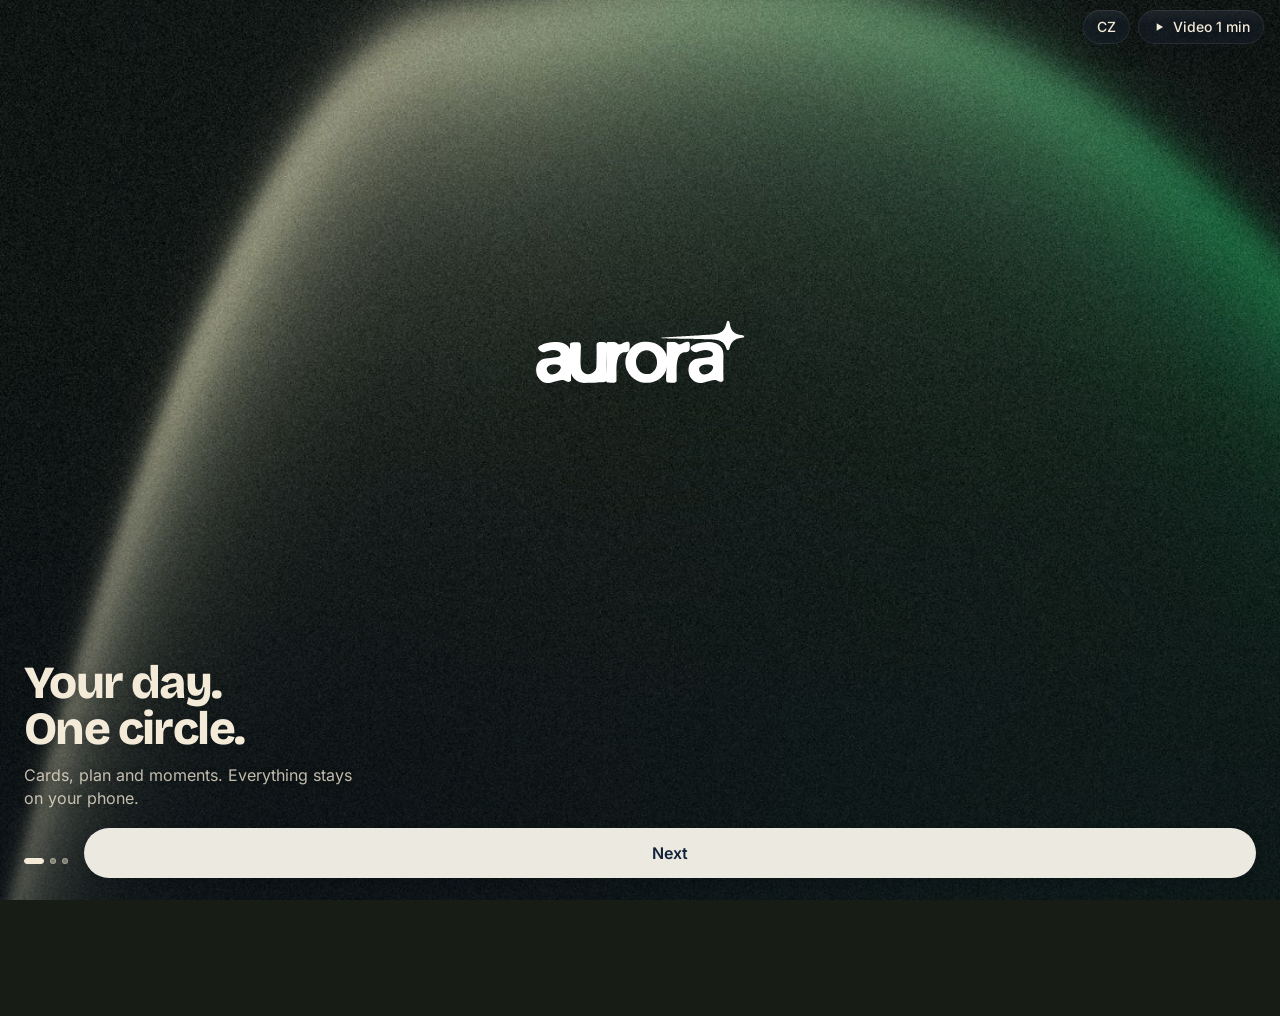
==== commit b489dce0: "Add files via upload" ====
--- a/index.html
+++ b/index.html
@@ -5,7 +5,7 @@
 <meta name="viewport" content="width=device-width, initial-scale=1, viewport-fit=cover, maximum-scale=1, user-scalable=no">
 <title>Aurora</title>
 <meta name="description" content="Aurora — your day, cards, board and plan.">
-<meta name="theme-color" content="#2c4770">
+<meta name="theme-color" content="#171c15">
 <meta name="apple-mobile-web-app-capable" content="yes">
 <meta name="mobile-web-app-capable" content="yes">
 <meta name="apple-mobile-web-app-status-bar-style" content="black-translucent">
@@ -16,7 +16,7 @@
 <link rel="icon" href="icon-192.png">
 <link rel="preload" href="fonts/inter-latin-500-normal.woff2" as="font" type="font/woff2" crossorigin>
 <link rel="preload" href="fonts/bricolage-grotesque-latin-800-normal.woff2" as="font" type="font/woff2" crossorigin>
-<link rel="stylesheet" href="app.css?v=4">
+<link rel="stylesheet" href="app.css?v=6">
 </head>
 <body>
 <div id="bg" aria-hidden="true"><img class="wall" id="wallImg" src="wall.jpg" alt=""><div class="dim" id="wallDim"></div><div class="aura"><i class="a1"></i><i class="a2"></i><i class="a3"></i></div></div>
@@ -41,10 +41,10 @@
 <input type="file" id="fileIn" accept="image/*,video/*" hidden>
 <input type="file" id="wallIn" accept="image/*" hidden>
 <input type="file" id="restoreIn" accept="application/json,.json" hidden>
-<script src="js/core.js?v=4"></script>
-<script src="js/ui.js?v=4"></script>
-<script src="js/screens.js?v=4"></script>
-<script src="js/sheets.js?v=4"></script>
-<script src="js/app.js?v=4"></script>
+<script src="js/core.js?v=6"></script>
+<script src="js/ui.js?v=6"></script>
+<script src="js/screens.js?v=6"></script>
+<script src="js/sheets.js?v=6"></script>
+<script src="js/app.js?v=6"></script>
 </body>
 </html>
--- a/app.css
+++ b/app.css
@@ -14,7 +14,7 @@
 :root{
   color-scheme:dark;
   --ink:#f3ead8;--ink2:rgba(243,234,216,.78);--ink3:rgba(243,234,216,.58);--ink4:rgba(243,234,216,.36);
-  --navy:#13233a;--cream:#ece9e1;--panel:rgba(20,31,44,.9);--bg:#0b1119;
+  --navy:#13233a;--cream:#ece9e1;--panel:rgba(20,31,44,.9);--bg:#171c15;
   --green:#3fbf7f;--orange:#f0a44b;--blue:#6f8cff;--late:#ff7a6b;
   --st:env(safe-area-inset-top,0px);--sb:env(safe-area-inset-bottom,0px);
   --spring:cubic-bezier(.3,1.35,.5,1);--out:cubic-bezier(.2,.8,.2,1);
@@ -32,10 +32,10 @@
 @media (display-mode: standalone){html{min-height:calc(100% + env(safe-area-inset-top,0px))}}
 
 /* BACKGROUND */
-#bg{position:absolute;inset:0;z-index:0;overflow:hidden;background:#2c4770}
+#bg{position:absolute;inset:0;z-index:0;overflow:hidden;background:#171c15}
 #bg .wall{position:absolute;inset:-4%;width:108%;height:108%;object-fit:cover;animation:wall 40s ease-in-out infinite alternate}
 #bg .wall.css{background:var(--wallcss)}
-@keyframes wall{to{transform:translate(-2%,-1.5%) scale(1.03)}}
+@keyframes wall{to{transform:translate(-1%,-1%) scale(1.02)}}
 #bg .dim{position:absolute;inset:0;background:rgba(8,16,28,.22)}
 #bg .aura i{position:absolute;border-radius:50%;filter:blur(50px);opacity:.5;transition:background 1.2s ease,transform 1.4s var(--out)}
 #bg .aura .a1{width:360px;height:360px;left:50%;margin-left:-180px;top:18%;background:var(--a1);opacity:.55;filter:blur(64px);animation:fa1 14s ease-in-out infinite alternate}
@@ -190,7 +190,7 @@
 .spc .nm{margin-top:14px;font:800 42px/1 'Bricolage Grotesque';letter-spacing:-.035em;padding-right:76px;word-break:break-word}
 .spc .sub{margin-top:9px;font:400 14px/1.3 Inter;color:var(--ink2)}
 .spc .ringw{position:absolute;right:20px;top:52px;width:66px;height:66px}
-.spc .ringw span{position:absolute;inset:0;display:flex;align-items:center;justify-content:center;font:800 17px/1 'Bricolage Grotesque'}
+.spc .ringw>span{position:absolute;inset:0;display:flex;align-items:center;justify-content:center;font:800 17px/1 'Bricolage Grotesque'}
 .nextp{margin-top:18px;min-height:62px;border-radius:31px;display:flex;align-items:center;gap:12px;padding:8px 16px 8px 8px;text-align:left;width:100%}
 .nextp .ic{width:44px;height:44px;border-radius:22px;background:var(--cream)}
 .nextp .ic i{width:20px;height:20px;border-radius:10px;border:2px solid var(--c)}
@@ -224,7 +224,7 @@
 .cnote{margin-top:8px;font:400 15px/1.35 Inter;color:var(--ink2);white-space:pre-wrap}
 .hero{border-radius:32px;padding:18px 20px;position:relative;min-height:156px}
 .hero .ringw{position:absolute;right:18px;top:20px;width:112px;height:112px}
-.hero .ringw span{position:absolute;inset:0;display:flex;flex-direction:column;align-items:center;justify-content:center;gap:4px}
+.hero .ringw>span{position:absolute;inset:0;display:flex;flex-direction:column;align-items:center;justify-content:center;gap:4px}
 .wdots{display:flex;gap:10px;margin-top:16px}
 .wdots span{display:flex;flex-direction:column;align-items:center;gap:5px;font:400 10px/1 Inter;color:var(--ink3)}
 .wdots i{width:11px;height:11px;border-radius:6px;border:1px solid rgba(243,234,216,.35)}
@@ -472,3 +472,5 @@
 .wg-leg i{width:10px;height:10px;border-radius:3px;background:var(--green)}
 .wg-leg i.o{background:rgba(63,191,127,.26);box-shadow:inset 0 0 0 1.5px var(--green)}
 .wg-leg i.nw{height:2px;width:14px;background:#fffaf0;box-shadow:0 0 6px rgba(255,214,140,.9)}
+
+#welcome .wold{margin-top:16px;height:40px;align-self:flex-start}
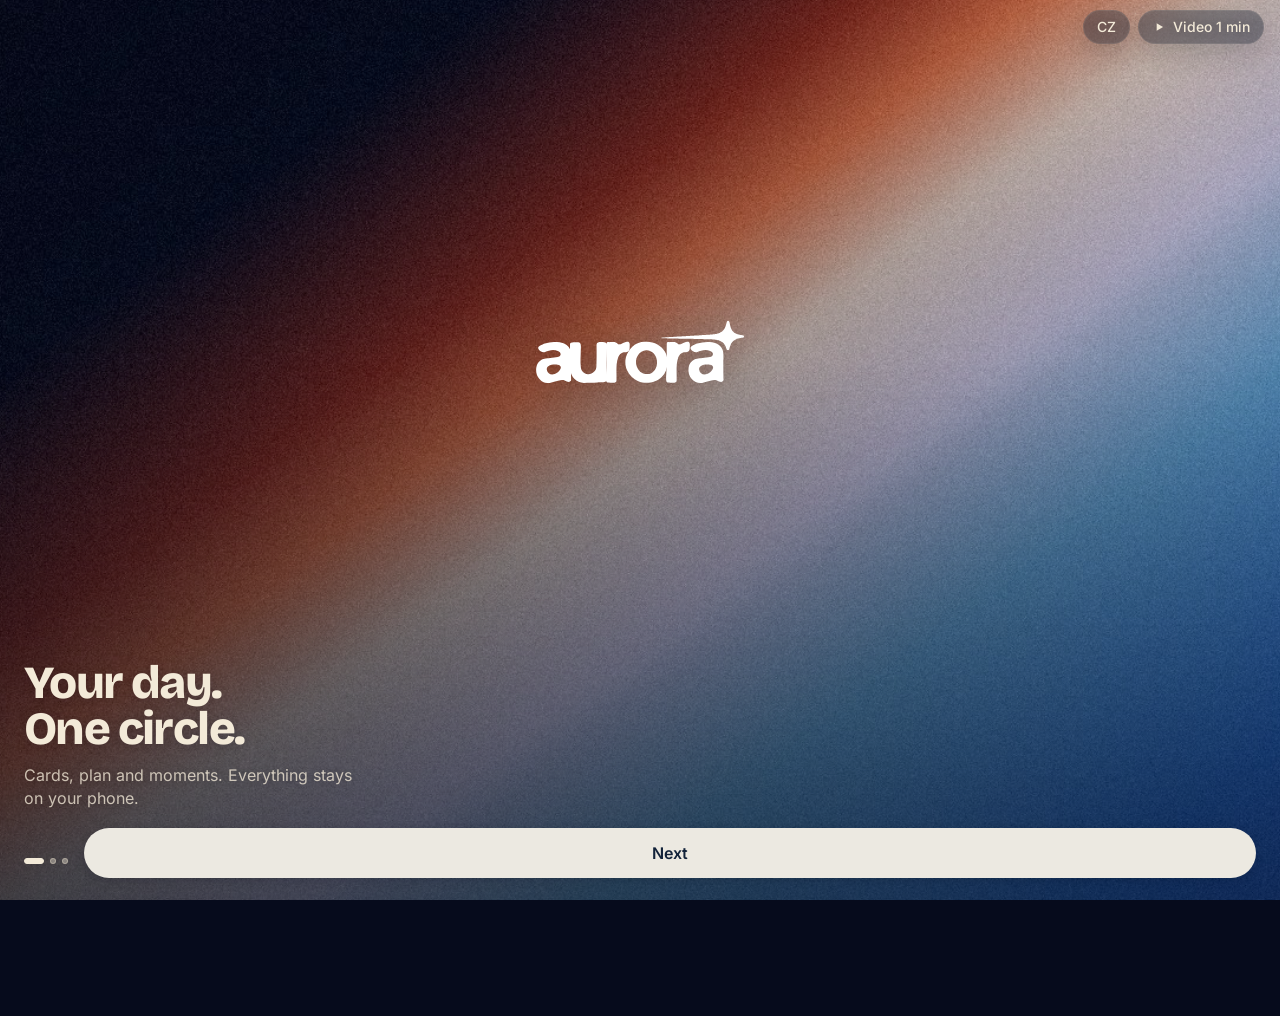
==== commit 58e55c46: "Add files via upload" ====
--- a/index.html
+++ b/index.html
@@ -5,7 +5,7 @@
 <meta name="viewport" content="width=device-width, initial-scale=1, viewport-fit=cover, maximum-scale=1, user-scalable=no">
 <title>Aurora</title>
 <meta name="description" content="Aurora — your day, cards, board and plan.">
-<meta name="theme-color" content="#171c15">
+<meta name="theme-color" content="#060b1c">
 <meta name="apple-mobile-web-app-capable" content="yes">
 <meta name="mobile-web-app-capable" content="yes">
 <meta name="apple-mobile-web-app-status-bar-style" content="black-translucent">
@@ -16,7 +16,7 @@
 <link rel="icon" href="icon-192.png">
 <link rel="preload" href="fonts/inter-latin-500-normal.woff2" as="font" type="font/woff2" crossorigin>
 <link rel="preload" href="fonts/bricolage-grotesque-latin-800-normal.woff2" as="font" type="font/woff2" crossorigin>
-<link rel="stylesheet" href="app.css?v=6">
+<link rel="stylesheet" href="app.css?v=7">
 </head>
 <body>
 <div id="bg" aria-hidden="true"><img class="wall" id="wallImg" src="wall.jpg" alt=""><div class="dim" id="wallDim"></div><div class="aura"><i class="a1"></i><i class="a2"></i><i class="a3"></i></div></div>
@@ -41,10 +41,10 @@
 <input type="file" id="fileIn" accept="image/*,video/*" hidden>
 <input type="file" id="wallIn" accept="image/*" hidden>
 <input type="file" id="restoreIn" accept="application/json,.json" hidden>
-<script src="js/core.js?v=6"></script>
-<script src="js/ui.js?v=6"></script>
-<script src="js/screens.js?v=6"></script>
-<script src="js/sheets.js?v=6"></script>
-<script src="js/app.js?v=6"></script>
+<script src="js/core.js?v=7"></script>
+<script src="js/ui.js?v=7"></script>
+<script src="js/screens.js?v=7"></script>
+<script src="js/sheets.js?v=7"></script>
+<script src="js/app.js?v=7"></script>
 </body>
 </html>
--- a/app.css
+++ b/app.css
@@ -14,7 +14,7 @@
 :root{
   color-scheme:dark;
   --ink:#f3ead8;--ink2:rgba(243,234,216,.78);--ink3:rgba(243,234,216,.58);--ink4:rgba(243,234,216,.36);
-  --navy:#13233a;--cream:#ece9e1;--panel:rgba(20,31,44,.9);--bg:#171c15;
+  --navy:#13233a;--cream:#ece9e1;--panel:rgba(20,31,44,.9);--bg:#060b1c;
   --green:#3fbf7f;--orange:#f0a44b;--blue:#6f8cff;--late:#ff7a6b;
   --st:env(safe-area-inset-top,0px);--sb:env(safe-area-inset-bottom,0px);
   --spring:cubic-bezier(.3,1.35,.5,1);--out:cubic-bezier(.2,.8,.2,1);
@@ -32,7 +32,7 @@
 @media (display-mode: standalone){html{min-height:calc(100% + env(safe-area-inset-top,0px))}}
 
 /* BACKGROUND */
-#bg{position:absolute;inset:0;z-index:0;overflow:hidden;background:#171c15}
+#bg{position:absolute;inset:0;z-index:0;overflow:hidden;background:#060b1c}
 #bg .wall{position:absolute;inset:-4%;width:108%;height:108%;object-fit:cover;animation:wall 40s ease-in-out infinite alternate}
 #bg .wall.css{background:var(--wallcss)}
 @keyframes wall{to{transform:translate(-1%,-1%) scale(1.02)}}
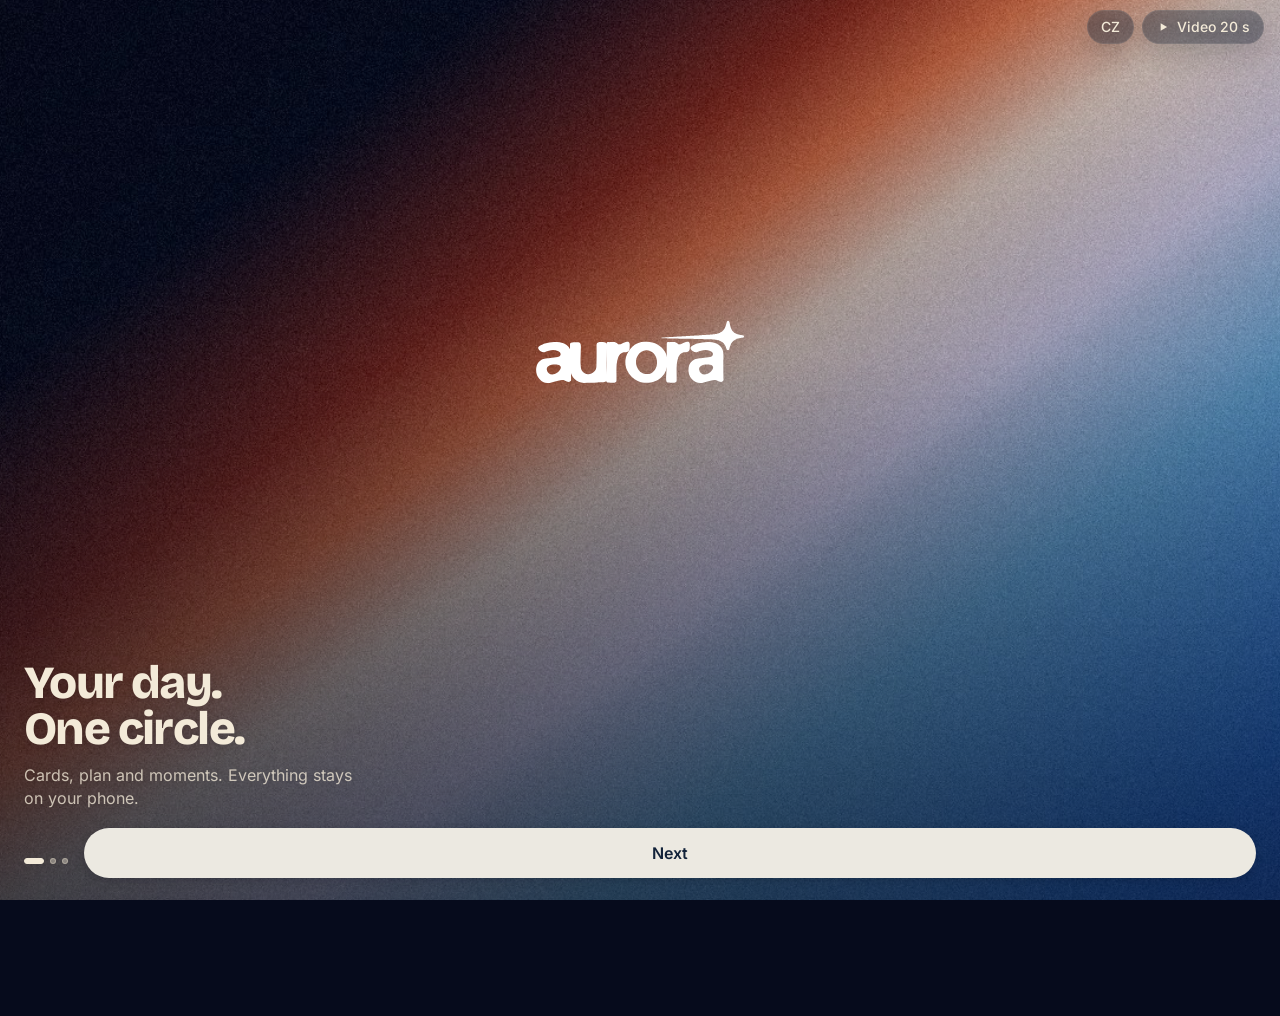
==== commit b078cf65: "Add files via upload" ====
--- a/index.html
+++ b/index.html
@@ -16,7 +16,7 @@
 <link rel="icon" href="icon-192.png">
 <link rel="preload" href="fonts/inter-latin-500-normal.woff2" as="font" type="font/woff2" crossorigin>
 <link rel="preload" href="fonts/bricolage-grotesque-latin-800-normal.woff2" as="font" type="font/woff2" crossorigin>
-<link rel="stylesheet" href="app.css?v=7">
+<link rel="stylesheet" href="app.css?v=10">
 </head>
 <body>
 <div id="bg" aria-hidden="true"><img class="wall" id="wallImg" src="wall.jpg" alt=""><div class="dim" id="wallDim"></div><div class="aura"><i class="a1"></i><i class="a2"></i><i class="a3"></i></div></div>
@@ -41,10 +41,10 @@
 <input type="file" id="fileIn" accept="image/*,video/*" hidden>
 <input type="file" id="wallIn" accept="image/*" hidden>
 <input type="file" id="restoreIn" accept="application/json,.json" hidden>
-<script src="js/core.js?v=7"></script>
-<script src="js/ui.js?v=7"></script>
-<script src="js/screens.js?v=7"></script>
-<script src="js/sheets.js?v=7"></script>
-<script src="js/app.js?v=7"></script>
+<script src="js/core.js?v=10"></script>
+<script src="js/ui.js?v=10"></script>
+<script src="js/screens.js?v=10"></script>
+<script src="js/sheets.js?v=10"></script>
+<script src="js/app.js?v=10"></script>
 </body>
 </html>
--- a/app.css
+++ b/app.css
@@ -331,7 +331,8 @@
 .srow.red{color:#ffb3a9}
 .acct{border-radius:30px;display:flex;align-items:center;gap:14px;padding:16px;width:100%;text-align:left}
 .avatar{flex:none;width:52px;height:52px;border-radius:26px;display:flex;align-items:center;justify-content:center;font:800 22px/1 'Bricolage Grotesque';background:radial-gradient(circle at 34% 26%,rgba(255,255,255,.5),rgba(255,255,255,.12) 60%);box-shadow:inset 0 1px 1px rgba(255,255,255,.6)}
-.walls{display:grid;grid-template-columns:repeat(4,1fr);gap:8px}
+.walls,.wlabels{display:grid;grid-template-columns:repeat(2,104px);gap:10px}
+.wlabels span{text-align:center}
 .walls button{aspect-ratio:.62;border-radius:16px;background-size:cover;background-position:center;box-shadow:inset 0 0 0 1px rgba(255,255,255,.2);position:relative;overflow:hidden;display:flex;align-items:center;justify-content:center;font:500 12px/1.2 Inter;text-align:center}
 .walls button.on{box-shadow:0 0 0 2.5px var(--cream),0 0 16px rgba(255,255,255,.35)}
 .ver{text-align:center;font:400 12px/1.5 Inter;color:var(--ink4);margin-top:24px}
@@ -406,7 +407,7 @@
 /* VIDEO / WELCOME */
 #vlayer{position:absolute;inset:0;z-index:70;background:#000;display:none;flex-direction:column;align-items:center;justify-content:center}
 #vlayer.on{display:flex}
-#vlayer video{width:100%;height:100%;object-fit:contain}
+#vlayer video{width:100%;height:100%;object-fit:cover}
 #vlayer .x{position:absolute;right:16px;top:calc(var(--st) + 10px);z-index:2}
 #welcome{position:absolute;inset:0;z-index:65;display:none;flex-direction:column;padding:calc(var(--st) + 10px) 0 calc(var(--sb) + 22px);background:linear-gradient(180deg,rgba(8,14,24,0) 40%,rgba(8,14,24,.45))}
 #welcome.on{display:flex}
@@ -474,3 +475,23 @@
 .wg-leg i.nw{height:2px;width:14px;background:#fffaf0;box-shadow:0 0 6px rgba(255,214,140,.9)}
 
 #welcome .wold{margin-top:16px;height:40px;align-self:flex-start}
+
+/* intro video + settings video card */
+#vlayer.intro video{object-fit:cover}
+#vlayer.intro{transition:opacity .7s var(--out),filter .7s var(--out)}
+#vlayer.intro.fade{opacity:0;filter:blur(12px)}
+#vlayer .skip{position:absolute;right:16px;top:calc(var(--st) + 10px);z-index:2;height:36px}
+#vlayer .bigplay{position:absolute;left:50%;top:50%;width:76px;height:76px;margin:-38px 0 0 -38px;border-radius:38px;z-index:2}
+#welcome.reveal .wtop,#welcome.reveal .ws:first-child>*,#welcome.reveal .wfoot{animation:wIn .9s var(--out) both}
+#welcome.reveal .ws:first-child>*:nth-child(2){animation-delay:.12s}
+#welcome.reveal .ws:first-child>*:nth-child(3){animation-delay:.22s}
+#welcome.reveal .wfoot{animation-delay:.34s}
+@keyframes wIn{from{opacity:0;transform:translateY(18px);filter:blur(10px)}to{opacity:1;transform:none;filter:none}}
+.vcard{position:relative;display:block;width:100%;height:200px;border-radius:26px;overflow:hidden;box-shadow:0 10px 26px rgba(4,10,20,.25),inset 0 0 0 1px rgba(243,234,216,.08)}
+.vcard img{position:absolute;inset:0;width:100%;height:100%;object-fit:cover;object-position:50% 38%}
+.vcard::after{content:"";position:absolute;inset:0;background:linear-gradient(180deg,rgba(4,8,18,0) 35%,rgba(4,8,18,.78))}
+.vcard .vplay{position:absolute;left:50%;top:44%;width:58px;height:58px;margin:-29px 0 0 -29px;border-radius:29px;display:flex;align-items:center;justify-content:center;z-index:1}
+.vcard .vt{position:absolute;left:18px;bottom:16px;z-index:1;display:flex;flex-direction:column;gap:5px;text-align:left}
+.vcard .vt b{font:800 20px/1 'Bricolage Grotesque';letter-spacing:-.02em}
+.vcard .vt small{font:400 13px/1 Inter;color:var(--ink2)}
+@media (prefers-reduced-motion:reduce){#welcome.reveal .wtop,#welcome.reveal .ws:first-child>*,#welcome.reveal .wfoot{animation:none}}
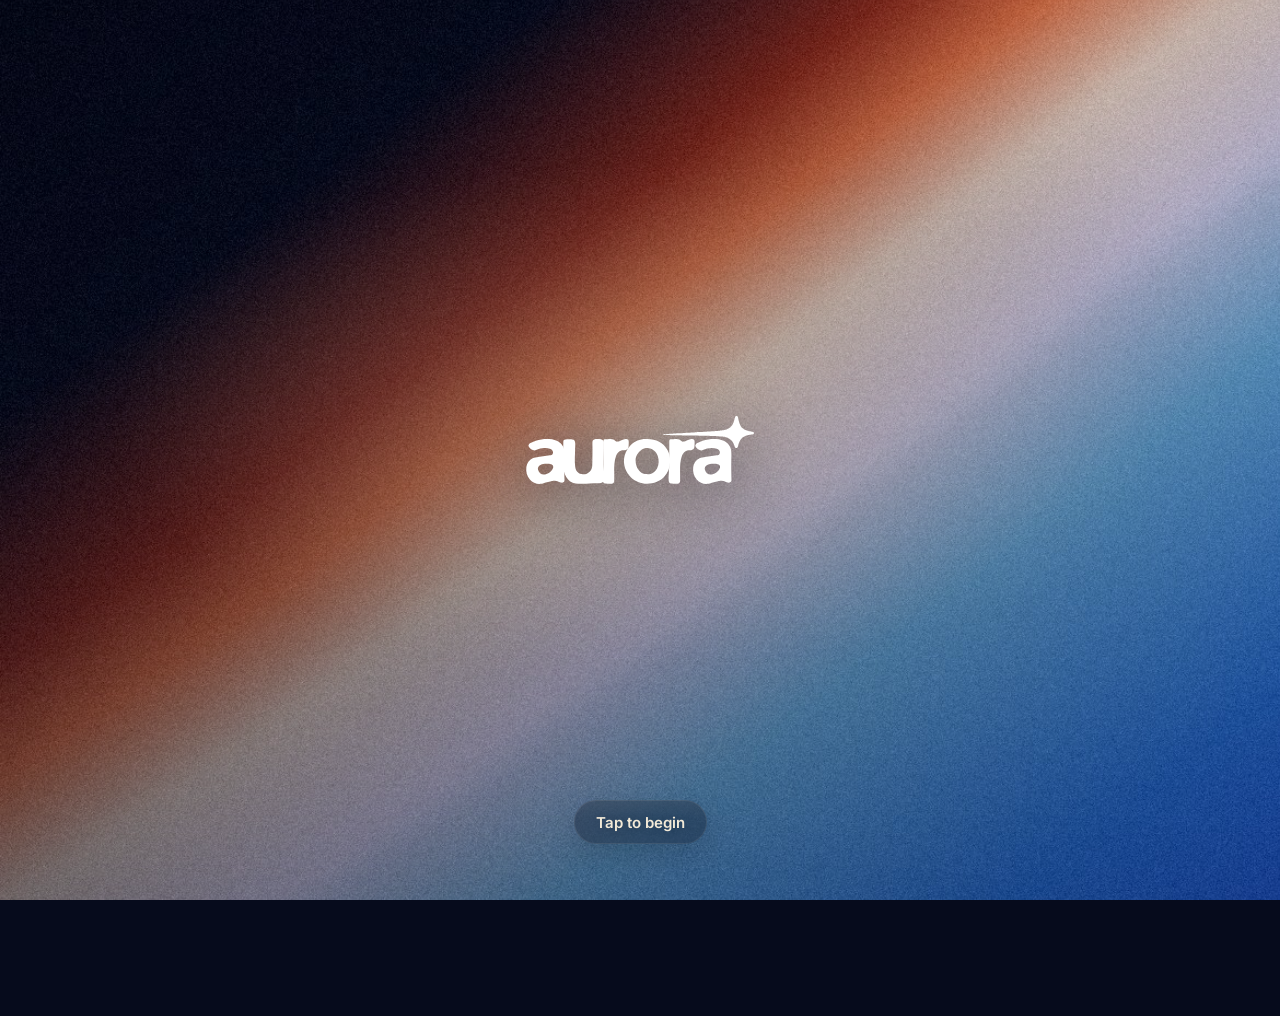
==== commit 8d2f51e3: "Add files via upload" ====
--- a/index.html
+++ b/index.html
@@ -16,7 +16,7 @@
 <link rel="icon" href="icon-192.png">
 <link rel="preload" href="fonts/inter-latin-500-normal.woff2" as="font" type="font/woff2" crossorigin>
 <link rel="preload" href="fonts/bricolage-grotesque-latin-800-normal.woff2" as="font" type="font/woff2" crossorigin>
-<link rel="stylesheet" href="app.css?v=10">
+<link rel="stylesheet" href="app.css?v=13">
 </head>
 <body>
 <div id="bg" aria-hidden="true"><img class="wall" id="wallImg" src="wall.jpg" alt=""><div class="dim" id="wallDim"></div><div class="aura"><i class="a1"></i><i class="a2"></i><i class="a3"></i></div></div>
@@ -41,10 +41,10 @@
 <input type="file" id="fileIn" accept="image/*,video/*" hidden>
 <input type="file" id="wallIn" accept="image/*" hidden>
 <input type="file" id="restoreIn" accept="application/json,.json" hidden>
-<script src="js/core.js?v=10"></script>
-<script src="js/ui.js?v=10"></script>
-<script src="js/screens.js?v=10"></script>
-<script src="js/sheets.js?v=10"></script>
-<script src="js/app.js?v=10"></script>
+<script src="js/core.js?v=13"></script>
+<script src="js/ui.js?v=13"></script>
+<script src="js/screens.js?v=13"></script>
+<script src="js/sheets.js?v=13"></script>
+<script src="js/app.js?v=13"></script>
 </body>
 </html>
--- a/app.css
+++ b/app.css
@@ -495,3 +495,18 @@
 .vcard .vt b{font:800 20px/1 'Bricolage Grotesque';letter-spacing:-.02em}
 .vcard .vt small{font:400 13px/1 Inter;color:var(--ink2)}
 @media (prefers-reduced-motion:reduce){#welcome.reveal .wtop,#welcome.reveal .ws:first-child>*,#welcome.reveal .wfoot{animation:none}}
+
+#vlayer.intro{background:#060b1c}
+#vlayer.intro video{opacity:0;transition:opacity .6s var(--out)}
+#vlayer.intro.playing video{opacity:1}
+#vlayer .splash{position:absolute;inset:0;z-index:3;display:flex;flex-direction:column;align-items:center;justify-content:center;background:url(wall.jpg) center/cover;transition:opacity .6s var(--out),transform .8s var(--out)}
+#vlayer .splash::before{content:"";position:absolute;inset:0;background:radial-gradient(60% 40% at 50% 46%,rgba(255,226,190,.16),transparent 70%),rgba(4,8,18,.18)}
+#vlayer .splash img{position:relative;width:230px;height:auto;filter:drop-shadow(0 8px 30px rgba(0,0,20,.45));animation:splashIn 1.4s var(--out) both,splashBr 4s ease-in-out 1.4s infinite}
+#vlayer .splash .hint{position:absolute;bottom:calc(var(--sb) + 56px);height:44px;padding:0 22px;border-radius:22px;display:flex;align-items:center;font:600 15px/1 Inter;color:var(--ink);animation:hintIn 1s var(--out) .9s both,hintP 2.4s ease-in-out 2s infinite}
+#vlayer.intro.playing .splash{opacity:0;transform:scale(1.06);pointer-events:none}
+#vlayer.intro:not(.playing) .skip{opacity:0;pointer-events:none}
+@keyframes splashIn{from{opacity:0;transform:scale(.9);filter:blur(14px) drop-shadow(0 8px 30px rgba(0,0,20,.45))}to{opacity:1;transform:none;filter:blur(0) drop-shadow(0 8px 30px rgba(0,0,20,.45))}}
+@keyframes splashBr{50%{transform:scale(1.03);filter:drop-shadow(0 8px 30px rgba(0,0,20,.45)) drop-shadow(0 0 22px rgba(255,220,180,.35))}}
+@keyframes hintIn{from{opacity:0;transform:translateY(12px)}to{opacity:1;transform:none}}
+@keyframes hintP{50%{opacity:.7}}
+@media (prefers-reduced-motion:reduce){#vlayer .splash img,#vlayer .splash .hint{animation:none}}
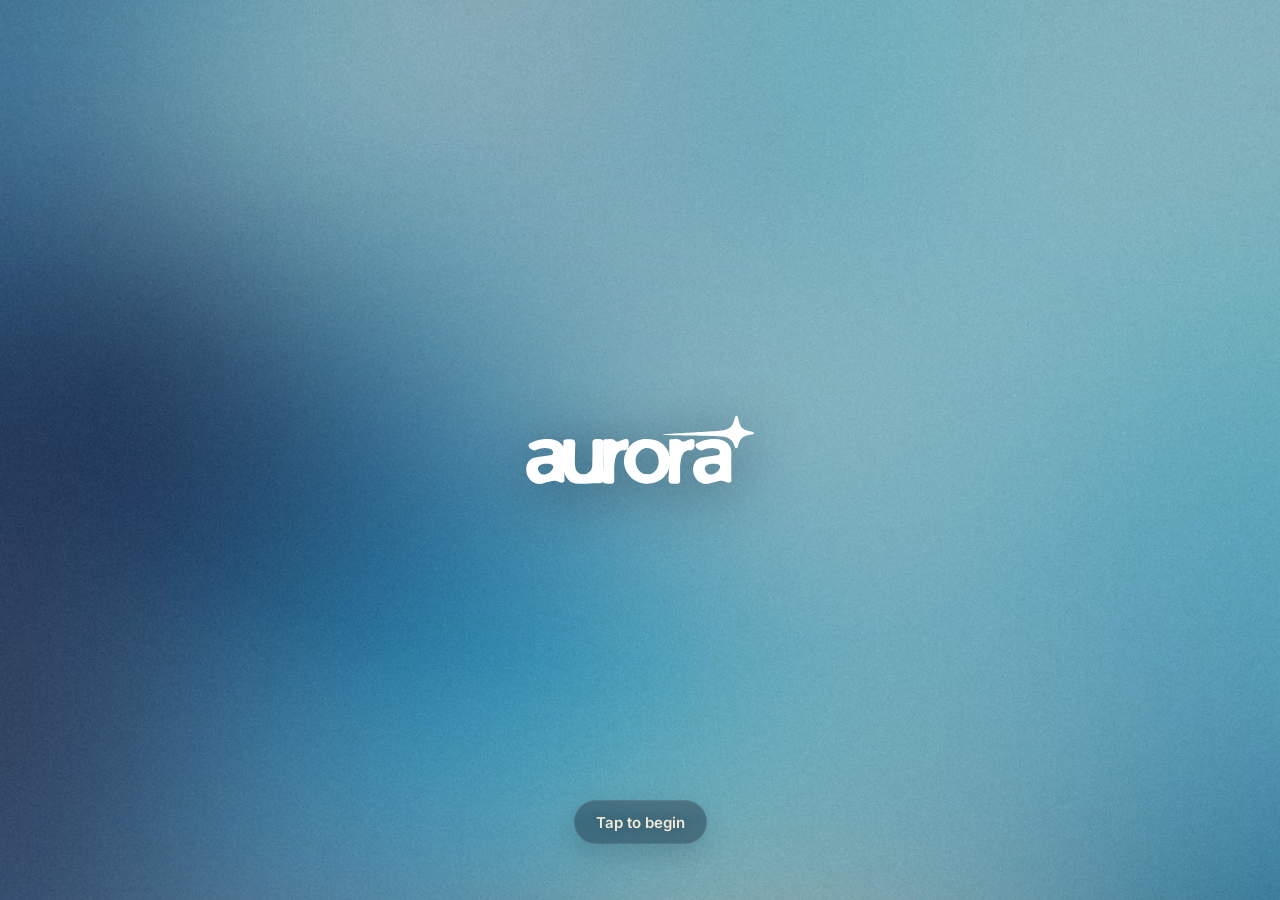
==== commit 9d8261c6: "Add files via upload" ====
--- a/index.html
+++ b/index.html
@@ -16,7 +16,8 @@
 <link rel="icon" href="icon-192.png">
 <link rel="preload" href="fonts/inter-latin-500-normal.woff2" as="font" type="font/woff2" crossorigin>
 <link rel="preload" href="fonts/bricolage-grotesque-latin-800-normal.woff2" as="font" type="font/woff2" crossorigin>
-<link rel="stylesheet" href="app.css?v=13">
+<link rel="stylesheet" href="app.css?v=17">
+<link rel="stylesheet" href="desktop.css?v=17">
 </head>
 <body>
 <div id="bg" aria-hidden="true"><img class="wall" id="wallImg" src="wall.jpg" alt=""><div class="dim" id="wallDim"></div><div class="aura"><i class="a1"></i><i class="a2"></i><i class="a3"></i></div></div>
@@ -32,6 +33,7 @@
   <div class="bar frost" role="tablist"></div>
   <button class="plus cr press" id="plusBtn" aria-label="Add"></button>
 </nav>
+<div id="desk"></div>
 <div id="scrim"></div>
 <div id="sheet" class="frost" role="dialog" aria-modal="true"></div>
 <div id="viewer" role="dialog" aria-modal="true"></div>
@@ -41,10 +43,14 @@
 <input type="file" id="fileIn" accept="image/*,video/*" hidden>
 <input type="file" id="wallIn" accept="image/*" hidden>
 <input type="file" id="restoreIn" accept="application/json,.json" hidden>
-<script src="js/core.js?v=13"></script>
-<script src="js/ui.js?v=13"></script>
-<script src="js/screens.js?v=13"></script>
-<script src="js/sheets.js?v=13"></script>
-<script src="js/app.js?v=13"></script>
+<script src="js/core.js?v=17"></script>
+<script src="js/ui.js?v=17"></script>
+<script src="js/screens.js?v=17"></script>
+<script src="js/sheets.js?v=17"></script>
+<script src="js/push.js?v=17"></script>
+<script src="js/sync.js?v=17"></script>
+<script src="js/spolu.js?v=17"></script>
+<script src="js/app.js?v=17"></script>
+<script src="js/desktop.js?v=17"></script>
 </body>
 </html>
--- a/app.css
+++ b/app.css
@@ -94,7 +94,7 @@
 #app{position:absolute;inset:0;z-index:1}
 .scr{position:absolute;inset:0;overflow-y:auto;overflow-x:hidden;-webkit-overflow-scrolling:touch;overscroll-behavior:contain;padding:0 16px calc(var(--sb) + 112px);display:none}
 .scr.on{display:block;animation:scrIn .35s var(--out)}
-@keyframes scrIn{from{opacity:0;transform:translateY(8px)}to{opacity:1;transform:none}}
+@keyframes scrIn{from{opacity:0;transform:translateY(6px) scale(.992);filter:blur(8px)}60%{filter:blur(0)}to{opacity:1;transform:none;filter:none}}
 .scr.push{z-index:5;padding-bottom:calc(var(--sb) + 40px)}
 .scr:not(.push){transition:opacity .3s var(--out)}
 body.navless .scr:not(.push){opacity:0;pointer-events:none}
@@ -510,3 +510,206 @@
 @keyframes hintIn{from{opacity:0;transform:translateY(12px)}to{opacity:1;transform:none}}
 @keyframes hintP{50%{opacity:.7}}
 @media (prefers-reduced-motion:reduce){#vlayer .splash img,#vlayer .splash .hint{animation:none}}
+
+/* ===== v15: add sheet — tiles + list ===== */
+#sheet{transition:transform .42s var(--out),bottom .26s var(--out)}
+#sheet.drag{transition:none}
+#sheet .sh .tl .mseg{display:inline-flex;height:38px;margin:0 auto}
+#sheet .sh .tl .mseg button{height:32px;padding:0 15px;font-size:14px;line-height:32px}
+#sheet .sh .l,#sheet .sh .rt{min-width:64px}
+.xbtn{width:36px;height:36px;border-radius:18px;display:flex;align-items:center;justify-content:center;color:var(--ink);position:relative}
+.xbtn::after{content:"";position:absolute;inset:-4px}
+#sheet .chip{height:40px;border-radius:20px;padding:0 15px}
+#sheet .fld.big{padding:14px 44px 14px 16px}
+.addsheet .big textarea{min-height:34px}
+.addsheet .big .mirror{inset:14px 44px 14px 16px}
+.ideaf textarea{font:500 19px/1.4 Inter!important;min-height:96px}
+.clr{position:absolute;right:10px;top:12px;width:26px;height:26px;border-radius:13px;background:rgba(243,234,216,.22);color:var(--navy);display:flex;align-items:center;justify-content:center}
+.clr::after{content:"";position:absolute;inset:-9px}
+.clr svg{stroke:#0d1726}
+.atiles{display:grid;grid-template-columns:1fr 1fr;gap:8px;margin-top:12px}
+.atile{border-radius:22px;padding:12px 14px 11px;display:flex;flex-direction:column;align-items:flex-start;gap:0;text-align:left;min-height:92px;min-width:0}
+.atile .cap{font-size:10.5px}
+.atile.cr .cap,.atile.cr small{color:rgba(19,35,58,.62)}
+.atile .v{display:flex;align-items:center;gap:8px;margin-top:10px;font:800 23px/1.05 'Bricolage Grotesque';letter-spacing:-.015em;min-width:0;max-width:100%}
+.atile .v>span:last-child{white-space:nowrap;overflow:hidden;text-overflow:ellipsis}
+.atile .v .dot{width:10px;height:10px;border-radius:5px;flex:none}
+.atile small{margin-top:6px;font:400 12.5px/1.2 Inter;color:var(--ink3);white-space:nowrap;overflow:hidden;text-overflow:ellipsis;max-width:100%}
+.atray{border-radius:22px;padding:12px;margin-top:8px;animation:trayIn .28s var(--out)}
+@keyframes trayIn{from{opacity:0;transform:translateY(-6px)}}
+.d7{display:flex;gap:5px}
+.dpl{flex:1;min-width:0;height:60px;border-radius:18px;display:flex;flex-direction:column;align-items:center;justify-content:center;gap:5px;font:500 11px/1 Inter;color:var(--ink3)}
+.dpl b{font:700 17px/1 'Bricolage Grotesque';color:var(--ink)}
+.dpl.cr{color:rgba(19,35,58,.65)}.dpl.cr b{color:var(--navy)}
+.seg4{display:grid;grid-template-columns:repeat(4,1fr);height:44px;border-radius:22px;padding:3px}
+.seg4 button{height:38px;padding:0 4px;font-size:13.5px;border-radius:19px}
+.wdsel{display:flex;justify-content:space-between;margin-top:12px;padding:0 1px}
+.wdsel button{width:42px;height:42px;border-radius:21px;display:flex;align-items:center;justify-content:center;font:600 14.5px/1 Inter;color:var(--ink)}
+.wdsel button.cr{color:var(--navy)}
+.amh{display:flex;align-items:center;justify-content:space-between;margin-bottom:8px}
+.amh b{font:700 16px/1 Inter}
+.amh .cb{width:38px;height:38px}
+.amg{display:grid;grid-template-columns:repeat(7,1fr);gap:3px;text-align:center}
+.amg .wl{font:600 10.5px/1 Inter;color:var(--ink3);padding:4px 0 6px}
+.amg button{height:40px;border-radius:20px;font:500 14.5px/1 Inter;color:var(--ink)}
+.amg button.past{color:rgba(243,234,216,.35)}
+.amg button.td{box-shadow:inset 0 0 0 1.5px rgba(243,234,216,.5)}
+.amg button.cr{color:var(--navy)}
+.alist{border-radius:22px;margin-top:10px;overflow:hidden}
+.lrw{display:flex;align-items:center;gap:12px;width:100%;min-height:52px;padding:0 16px;font:500 15.5px/1 Inter;text-align:left;border-top:1px solid rgba(255,255,255,.07)}
+.alist>.lrw:first-child{border-top:0}
+.lrw .li{flex:none;width:30px;height:30px;border-radius:15px;display:flex;align-items:center;justify-content:center;background:rgba(255,255,255,.08)}
+.lrw .ll{flex:1;min-width:0}
+.lrw .lv{display:flex;align-items:center;gap:7px;color:var(--ink2);font:400 15px/1 Inter;white-space:nowrap}
+.lrw .lv b{color:var(--ink);font-weight:600}
+.lrw[aria-expanded="true"]{background:rgba(255,255,255,.04)}
+.lexp{padding:2px 14px 14px;background:rgba(255,255,255,.04)}
+.asub{font:400 12.5px/1.4 Inter;margin:10px 2px 0}
+.mediaprev{position:relative}
+.mediaprev .mrm{position:absolute;right:10px;top:10px}
+#sheet .hint{margin-top:14px}
+
+/* card goal + inline add */
+.goalb{font:inherit;letter-spacing:inherit;text-transform:inherit;color:var(--ink2);text-decoration:underline;text-decoration-color:rgba(243,234,216,.3);text-underline-offset:3px;padding:6px 0;margin:-6px 0}
+.addline{position:relative}
+.addline .addgo{flex:none;width:32px;height:32px;border-radius:16px;display:flex;align-items:center;justify-content:center}
+.addhint{display:flex;gap:6px;flex-wrap:wrap;padding:0 0 12px 36px;font:400 12.5px/1.3 Inter}
+.addhint .chip{height:30px;padding:0 11px;font-size:13px;gap:6px}
+
+/* board: planned badge */
+.mt .plb{position:absolute;left:8px;top:8px;height:24px;padding:0 9px;border-radius:12px;display:flex;align-items:center;gap:5px;font:600 11px/1 Inter}
+.mt.note .plt{display:inline-flex;align-items:center;gap:3px;color:var(--ink)}
+
+/* viewer: 5 actions, first is "Plan it" */
+#viewer .vact{grid-template-columns:1.5fr repeat(4,1fr);gap:7px}
+#viewer .vact button{font-size:11px;padding:0 4px;min-width:0}
+#viewer .vact button.vplan{color:var(--navy);font-weight:600;font-size:12px}
+#viewer .vact button:not(.vplan){white-space:nowrap;overflow:hidden;text-overflow:ellipsis}
+
+/* notifications page */
+.nstat{border-radius:28px;padding:16px;display:flex;align-items:center;gap:14px}
+.nstat .ni{flex:none;width:46px;height:46px;border-radius:23px;display:flex;align-items:center;justify-content:center;background:rgba(255,255,255,.08)}
+.nstat.on .ni{background:rgba(63,191,127,.2);color:#8fe6bb}
+.nstat .tx{flex:1;display:flex;flex-direction:column;gap:5px;min-width:0}
+.nstat .tx b{font:600 17px/1.1 Inter}
+.nstat .tx small{font:400 13px/1.4 Inter;color:var(--ink2)}
+.nstat .tg{cursor:pointer}
+.steps .st{display:flex;gap:12px;align-items:flex-start;padding:9px 0;font:400 14px/1.45 Inter;color:var(--ink2);border-top:1px solid rgba(255,255,255,.06)}
+.steps .st:first-child{border-top:0;padding-top:0}
+.steps .st b{color:var(--ink);font-weight:600}
+.steps .st .n{flex:none;width:24px;height:24px;border-radius:12px;background:var(--cream);color:var(--navy);font:700 12.5px/24px Inter;text-align:center}
+
+/* keyboard open: screens can scroll above it, floating bits get out of the way */
+body.kbopen .scr{padding-bottom:calc(var(--kb) + 40px)}
+body.kbopen .nav{opacity:0;pointer-events:none}
+body.kbopen #app::after{opacity:0}
+body.kbopen #toast{bottom:calc(var(--kb) + 12px)}
+body.sheeting .nav{opacity:0;pointer-events:none;transform:translateY(30px)}
+body.sheeting #toast{bottom:auto;top:calc(var(--st) + 8px);transform:translate(-50%,-20px)}
+body.sheeting #toast.on{transform:translate(-50%,0)}
+
+#sheet .sb{min-height:0}
+
+.adv summary{list-style:none;cursor:pointer;display:flex;align-items:center;gap:8px;margin:0 4px;padding:6px 0}
+.adv summary::-webkit-details-marker{display:none}
+.adv summary::after{content:"›";font:600 16px/1 Inter;transform:rotate(90deg);transition:transform .2s}
+.adv:not([open]) summary::after{transform:none}
+
+/* ===== v16: links + media from another device ===== */
+.mt.link{display:flex;flex-direction:column;border-radius:22px;overflow:hidden;background:var(--panel);box-shadow:inset 0 0 0 1px rgba(255,255,255,.1);text-align:left;position:relative}
+.mt.link .lim{width:100%;aspect-ratio:1.6;object-fit:cover;display:block}
+.mt.link .lb{display:flex;flex-direction:column;gap:6px;padding:12px 14px 13px}
+.ls{display:flex;align-items:center;gap:6px;font:500 11.5px/1.2 Inter;color:var(--ink3);min-width:0;overflow:hidden;white-space:nowrap;text-overflow:ellipsis}
+.lt{font:600 14px/1.3 Inter;color:var(--ink);word-break:break-word}
+.ln{font:400 13px/1.35 Inter;color:var(--ink2)}
+.mt.miss{min-height:150px;display:flex;flex-direction:column;align-items:center;justify-content:center;gap:10px;border-radius:22px;padding:16px;text-align:center;font:500 12.5px/1.35 Inter;color:var(--ink3);background:rgba(255,255,255,.05);border:1.5px dashed rgba(243,234,216,.22);position:relative}
+#viewer .vnote.vlink{display:flex;flex-direction:column;gap:10px;font:400 15px/1.4 Inter}
+#viewer .vnote.vlink img{width:100%;max-height:280px;object-fit:cover;border-radius:20px;margin-bottom:4px}
+#viewer .vnote.vlink b{font:800 24px/1.2 'Bricolage Grotesque'}
+#viewer .vnote.vlink .pbtn{margin-top:8px;text-decoration:none}
+
+/* ===== v17 · Spolu ===== */
+.pav{flex:none;display:inline-flex;align-items:center;justify-content:center;border-radius:50%;background:var(--pc);color:#13233a;font-weight:700;font-family:Inter;line-height:1;text-shadow:none;box-shadow:0 0 0 2px rgba(14,22,34,.92)}
+.pav.off{background:transparent;color:var(--pc);box-shadow:0 0 0 2px rgba(14,22,34,.92),inset 0 0 0 1.5px var(--pc);opacity:.75}
+.pav.plus{background:rgba(255,255,255,.1);color:var(--ink);box-shadow:0 0 0 2px rgba(14,22,34,.9),inset 0 0 0 1.5px rgba(243,234,216,.45)}
+.pavs{display:inline-flex;flex:none;align-items:center}
+.pavs .pav+.pav{margin-left:-7px}
+.irow .pavs,.trow .pavs{margin-right:2px}
+.th{position:relative}
+.th .thb{position:absolute;right:3px;bottom:3px;z-index:1}
+.cname.sp{display:flex;align-items:center;justify-content:space-between;gap:12px}
+.cname.sp>span:first-child{min-width:0;word-break:break-word}
+.spsub{display:inline-flex;align-items:center;gap:8px}
+.hero.spolu{min-height:0}
+.pwk{display:flex;align-items:center;gap:10px;margin-top:12px}
+.pwk .pnm{flex:1;min-width:0;font:500 15px/1.2 Inter;overflow:hidden;text-overflow:ellipsis;white-space:nowrap}
+.pwk .pw{display:flex;gap:4px}
+.pwk .pw i{width:18px;height:18px;border-radius:6px;background:rgba(255,255,255,.1)}
+.pwk .pw i.on{background:var(--c);box-shadow:0 0 8px color-mix(in srgb,var(--c) 45%,transparent)}
+.pwk .pw i.td{box-shadow:inset 0 0 0 2px var(--ink)}
+.pwk .pw i.on.td{box-shadow:inset 0 0 0 2px rgba(19,35,58,.55),0 0 8px color-mix(in srgb,var(--c) 45%,transparent)}
+.pwk .pw i.fu{background:none;box-shadow:inset 0 0 0 1px rgba(255,255,255,.16)}
+.pwk>b{width:34px;text-align:right;font:700 14.5px/1 Inter;flex:none}
+.pjoin{display:flex;align-items:center;gap:14px;margin-top:16px;padding-top:14px;border-top:1px solid rgba(255,255,255,.08)}
+.pjoin .pring{position:relative;width:54px;height:54px;flex:none}
+.pjoin .pring svg{position:absolute;inset:0}
+.pjoin .pring b{position:absolute;inset:0;display:flex;align-items:center;justify-content:center;font:700 12.5px/1 Inter}
+.pjoin .tx{display:flex;flex-direction:column;gap:5px;min-width:0}
+.pjoin .tx b{font:600 15px/1.25 Inter}
+.pjoin .tx small{font:400 12.5px/1.2 Inter;color:var(--ink3)}
+.pmon{display:flex!important;align-items:center;gap:6px}
+.pmon .num{font-size:26px;margin-right:6px}
+.pheat i.ph{display:flex;gap:2px;padding:2px;overflow:hidden;background:rgba(255,255,255,.07);cursor:default}
+.pheat i.ph u{flex:1;display:block;border-radius:3px}
+.pheat i.ph.td{box-shadow:inset 0 0 0 2px var(--ink);padding:3px}
+.plg{display:flex;gap:10px;font:400 12px/1 Inter;color:var(--ink3)}
+.plg span{display:flex;align-items:center;gap:5px}
+.plg i{width:10px;height:10px;border-radius:3px;display:block}
+.pact{display:flex;align-items:center;gap:12px;min-height:56px;border-top:1px solid rgba(255,255,255,.07)}
+.pact:first-child{border-top:0}
+.pact .tx{flex:1;min-width:0;display:flex;flex-direction:column;gap:4px}
+.pact .tx span{font:500 14.5px/1.25 Inter}
+.pact .tx small{font:400 12px/1 Inter;color:var(--ink3)}
+.pmem{min-height:66px}
+.sec>.cap:has(.muted){display:flex;justify-content:space-between;align-items:center}
+/* card sheet */
+.kname{display:flex;gap:8px;align-items:stretch}
+.kname .fld{flex:1;min-width:0}
+.kname .fld input{width:100%;border:0;outline:0;background:none;font:700 21px/1.25 'Bricolage Grotesque';color:var(--ink)}
+.kcol{flex:none;width:56px;border-radius:20px;display:flex;align-items:center;justify-content:center;background:rgba(255,255,255,.08);box-shadow:inset 0 0 0 1px rgba(255,255,255,.1)}
+.kcol i{width:24px;height:24px;border-radius:12px;background:var(--c);box-shadow:0 0 12px var(--c)}
+.kcol.on{box-shadow:inset 0 0 0 2px var(--cream)}
+.kopt{display:flex;align-items:center;gap:12px;width:100%;padding:11px;border-radius:16px;text-align:left}
+.kopt+.kopt{margin-top:4px}
+.kopt.on{background:rgba(236,233,225,.12);box-shadow:inset 0 0 0 1.5px rgba(236,233,225,.7)}
+.kopt .oi{flex:none;width:38px;height:38px;border-radius:12px;background:rgba(255,255,255,.08);display:flex;align-items:center;justify-content:center}
+.kopt .ot{flex:1;min-width:0;display:flex;flex-direction:column;gap:4px}
+.kopt .ot span{font:600 16px/1.2 Inter}
+.kopt .ot small{font:400 13px/1.3 Inter;color:var(--ink3)}
+.kopt .ok{flex:none;width:24px;height:24px;border-radius:12px;background:var(--cream);color:var(--navy);display:flex;align-items:center;justify-content:center}
+.kpeople{display:flex;gap:7px;flex-wrap:wrap}
+.atile .v .pavs,.atile .v .pi{flex:none;display:inline-flex}
+.lrw.static{cursor:default}
+.lrw .lv b{font-weight:500}
+/* ask / invite / join */
+.askw,.joinw{display:flex;flex-direction:column;align-items:center;text-align:center;padding:6px 6px 0}
+.askav{display:flex;margin-bottom:16px}.askav .pav+.pav{margin-left:-10px}
+.askt{font:800 26px/1.15 'Bricolage Grotesque';letter-spacing:-.02em}
+.asks{font:400 15px/1.45 Inter;margin:10px 0 22px;max-width:300px}
+.invw{text-align:center;padding:6px 0 2px}
+.invc{font:800 44px/1 'Bricolage Grotesque';letter-spacing:.05em;margin:16px 0 10px;user-select:text;-webkit-user-select:text}
+.joinw .jt{font:800 28px/1.12 'Bricolage Grotesque';letter-spacing:-.02em;margin:16px 0 18px;max-width:300px}
+.jprev{border-radius:28px;padding:18px 18px 16px}
+.jprev .jnm{font:800 32px/1.05 'Bricolage Grotesque';margin:12px 0 8px}
+.jwhat{display:flex;gap:10px;margin-top:14px;padding-top:12px;border-top:1px solid rgba(255,255,255,.08);font:400 14px/1.45 Inter;color:var(--ink2)}
+.jwhat svg{flex:none;margin-top:1px}
+.askp .sh .tl,.joinsheet .sh .tl{display:none}
+
+/* v17 · glass materialises: content sharpens out of a blur */
+@media (prefers-reduced-motion:reduce){.scr.on{animation:none}}
+
+/* v17 · Sklo = everything is glass. Panels that used to be solid become a slightly denser glass
+   (still readable on light wallpapers). "Plné" in Settings keeps them solid as before. */
+body:not(.solidui) .solid,body:not(.solidui) .frost.solid{background:rgba(16,26,40,.5);-webkit-backdrop-filter:blur(30px) saturate(125%);backdrop-filter:blur(30px) saturate(125%);box-shadow:inset 0 0 0 1px rgba(243,234,216,.1),inset 0 1px 0 rgba(255,255,255,.08),0 12px 30px rgba(4,10,20,.18)}
+body:not(.solidui) .frost.solid::before{display:block}
+body:not(.solidui) .mt.link{background:rgba(16,26,40,.5);-webkit-backdrop-filter:blur(30px) saturate(125%);backdrop-filter:blur(30px) saturate(125%)}
--- a/desktop.css
+++ b/desktop.css
@@ -0,0 +1,355 @@
+/* ============ AURORA DESKTOP (≥1100 px) ============
+   Everything here is scoped to body.desk, so the phone layout is never touched.
+   Grid: 12 columns, 40 px margin, 24 px gutter. */
+#desk{display:none}
+body.desk{user-select:auto;-webkit-user-select:auto;touch-action:auto}
+body.desk #desk{display:block;position:absolute;inset:0;z-index:2}
+body.desk #nav,body.desk #app>.scr:not(#s-settings){display:none!important}
+body.desk #app{z-index:40;pointer-events:none}
+body.desk #app::after{display:none}
+body.desk .press:active{transform:scale(.98)}
+body.desk ::-webkit-scrollbar{width:10px;height:10px}
+body.desk ::-webkit-scrollbar-thumb{background:rgba(243,234,216,.16);border-radius:5px;border:3px solid transparent;background-clip:padding-box}
+body.desk ::-webkit-scrollbar-track{background:none}
+
+.g12{display:grid;grid-template-columns:repeat(12,minmax(0,1fr));column-gap:24px}
+.kbd{display:inline-flex;align-items:center;justify-content:center;min-width:22px;height:22px;padding:0 6px;border-radius:6px;background:rgba(255,255,255,.1);box-shadow:inset 0 -1px 0 rgba(255,255,255,.08);font:600 11px/1 Inter;color:var(--ink2);letter-spacing:0;text-transform:none;white-space:nowrap}
+.cr .kbd{background:rgba(19,35,58,.12);color:rgba(19,35,58,.7);box-shadow:none}
+
+/* top bar */
+.dtop{height:84px;padding:0 40px;align-items:center}
+.dlogo{grid-column:1/3;justify-self:start;display:flex;align-items:center;height:44px}
+.dlogo img{width:112px;height:auto}
+.dnav{grid-column:4/10;justify-self:center;height:52px;border-radius:26px;padding:4px;display:flex;gap:2px}
+.dnav button{height:44px;padding:0 18px;border-radius:22px;display:flex;align-items:center;gap:8px;font:500 15px/1 Inter;color:var(--ink2);transition:background .2s,color .2s}
+.dnav button:hover{color:var(--ink);background:rgba(255,255,255,.06)}
+.dnav button.on{background:var(--cream);color:var(--navy);text-shadow:none}
+.drt{grid-column:10/13;justify-self:end;display:flex;align-items:center;gap:10px}
+.drt .cb{position:relative}
+.sdot{position:absolute;right:9px;top:9px;width:8px;height:8px;border-radius:4px;background:rgba(243,234,216,.3);box-shadow:0 0 0 2px rgba(10,18,30,.6)}
+.sdot[data-st="ok"]{background:var(--green);box-shadow:0 0 0 2px rgba(10,18,30,.6),0 0 8px var(--green)}
+.sdot[data-st="busy"]{background:var(--orange);animation:sdp 1s ease-in-out infinite alternate}
+.sdot[data-st="err"]{background:var(--late)}
+@keyframes sdp{to{opacity:.35}}
+.dadd{height:44px;padding:0 10px 0 16px;border-radius:22px;display:inline-flex;align-items:center;gap:8px;font:600 15px/1 Inter;white-space:nowrap}
+.dadd:not(:has(.kbd)){padding-right:18px}
+
+/* page */
+.dmain{position:absolute;top:84px;left:0;right:0;bottom:0;padding:4px 40px 32px;row-gap:24px;grid-template-rows:auto minmax(0,1fr);align-content:stretch}
+.dmain.scrolly{overflow-y:auto;grid-template-rows:none;grid-auto-rows:auto;align-content:start}
+.dph{grid-column:1/-1;display:flex;align-items:flex-end;justify-content:space-between;gap:24px;min-height:56px}
+.dph h1{margin:0;font:800 40px/1 'Bricolage Grotesque';letter-spacing:-.03em;white-space:nowrap}
+.dph .sub{display:block;margin-top:8px;font:400 14px/1 Inter;color:var(--ink3)}
+.dgrp{display:flex;align-items:center;gap:12px;min-width:0}
+.dgrp h1{margin-right:8px}
+.dqb{width:min(540px,44%);height:52px;border-radius:26px;padding:0 12px 0 22px;display:flex;align-items:center;justify-content:space-between;gap:12px;font:400 15px/1 Inter;color:var(--ink3)}
+.dqb:hover{color:var(--ink2)}
+.dqb span:first-child{overflow:hidden;text-overflow:ellipsis;white-space:nowrap}
+
+.pn{border-radius:28px;padding:22px 24px;display:flex;flex-direction:column;min-height:0;min-width:0;overflow:hidden}
+.pn.plain{background:none;box-shadow:none;padding:0;overflow:visible}
+.ph2{flex:none;display:flex;align-items:center;justify-content:space-between;gap:12px;margin-bottom:12px;min-height:22px}
+.ph2 .pt{font:700 20px/1.1 'Bricolage Grotesque';letter-spacing:-.01em}
+.ph2 .muted{font:400 13px/1 Inter}
+.ph2 .lnk{font:500 13px/1 Inter;color:var(--ink3)}
+.ph2 .lnk:hover{color:var(--ink)}
+.pscroll{flex:1;min-height:0;overflow-y:auto;margin:0 -8px;padding:0 8px}
+.dempty{padding:12px 0;font:400 13.5px/1.4 Inter}
+#desk .sep{height:1px;background:rgba(255,255,255,.08);margin:8px 0}
+.dstk{display:flex;flex-direction:column;gap:24px;min-height:0;overflow-y:auto;margin:0 -6px;padding:0 6px;scrollbar-width:none}
+.dstk::-webkit-scrollbar{display:none}
+.dstk>.pn{flex:none}
+.dstk>.pn.grow{flex:1 0 auto;min-height:250px}
+
+/* home */
+.ddial{position:relative;width:250px;height:250px;margin:4px auto 10px;flex:none}
+.ddial svg{position:absolute;inset:0;width:100%;height:100%;overflow:visible}
+.ddial .orb{width:124px;height:124px;margin:-62px 0 0 -62px;border-radius:62px}
+.pfoot{margin-top:18px;min-height:0;overflow-y:auto;flex:1}
+.pfoot .cap{display:block;margin-bottom:4px}
+.dstrip{flex:none;display:grid;grid-template-columns:repeat(7,1fr);gap:6px;margin-bottom:10px}
+.dsd{height:66px;border-radius:18px;display:flex;flex-direction:column;align-items:center;justify-content:center;gap:5px;background:rgba(255,255,255,.04);transition:background .2s}
+.dsd:hover{background:rgba(255,255,255,.08)}
+.dsd span{font:500 11px/1 Inter;color:var(--ink3);text-transform:uppercase;letter-spacing:.08em}
+.dsd b{font:800 19px/1 'Bricolage Grotesque'}
+.dsd i{display:flex;gap:3px;height:5px}
+.dsd i i{width:5px;height:5px;border-radius:3px;background:var(--c)}
+.dsd.tdy b{color:var(--green)}
+.dsd.on{background:var(--cream);color:var(--navy);text-shadow:none}
+.dsd.on span{color:rgba(19,35,58,.6)}
+.dsd.on.tdy b{color:var(--navy)}
+.pn .addday{flex:none}
+.krow{display:flex;align-items:center;gap:12px;width:100%;min-height:58px;padding:4px 0;text-align:left;border-radius:14px}
+.krow:hover{background:rgba(255,255,255,.04)}
+.kr{flex:none;width:40px;height:40px;position:relative;display:flex;align-items:center;justify-content:center}
+.kr svg{position:absolute;inset:0;width:100%;height:100%}
+.kt{flex:1;min-width:0;display:flex;flex-direction:column;gap:5px}
+.kt span{font:500 15px/1.15 Inter;overflow:hidden;text-overflow:ellipsis;white-space:nowrap}
+.kt small{font:400 12px/1 Inter;color:var(--ink3)}
+.dideas{flex:1;min-height:180px;display:grid;grid-template-columns:1fr 1fr;grid-template-rows:minmax(0,1fr);gap:10px;min-height:0;overflow:hidden}
+.dideas .mt{margin:0;height:100%;min-height:0}
+.dideas .mt img,.dideas .mt video{height:100%;min-height:0}
+.dideas .mt.note{min-height:0;overflow:hidden}
+.dideas .mt.link .lim{aspect-ratio:auto;flex:1;min-height:0}
+
+/* ⌘K */
+#cmdk{position:fixed;inset:0;z-index:70;display:none}
+#cmdk.on{display:block}
+.ckscrim{position:absolute;inset:0;background:rgba(4,8,16,.55);-webkit-backdrop-filter:blur(3px);backdrop-filter:blur(3px);animation:ckf .2s ease}
+.ckp{position:absolute;left:50%;top:13vh;width:680px;max-width:calc(100% - 80px);transform:translateX(-50%);border-radius:28px;background:rgba(16,26,40,.97);box-shadow:0 30px 80px rgba(0,0,0,.5),inset 0 0 0 1px rgba(255,255,255,.1);overflow:hidden;animation:ckin .26s var(--out)}
+@keyframes ckf{from{opacity:0}}
+@keyframes ckin{from{opacity:0;transform:translate(-50%,-10px) scale(.98)}}
+.ckin{display:flex;align-items:center;gap:14px;height:70px;padding:0 20px 0 22px;border-bottom:1px solid rgba(255,255,255,.08)}
+.ckf{flex:1;min-width:0;position:relative;font:500 19px/1.3 Inter}
+.ckf input{position:relative;z-index:1;width:100%;border:0;outline:0;background:none;padding:0;font:inherit;color:var(--ink);caret-color:var(--ink)}
+.ckf input::placeholder{color:var(--ink4)}
+.ckf .mirror{position:absolute;inset:0;white-space:pre;overflow:hidden;color:transparent;pointer-events:none}
+.ckf .mirror mark{color:transparent;background:rgba(111,140,255,.32);border-radius:5px;box-shadow:0 0 0 2px rgba(111,140,255,.32)}
+.ckchips{display:flex;gap:6px;padding:14px 20px 2px;flex-wrap:wrap}
+.ckchips .chip{height:30px;padding:0 12px;font-size:13px}
+.cklist{padding:8px;max-height:52vh;overflow-y:auto}
+.ckr{display:flex;align-items:center;gap:12px;width:100%;min-height:52px;padding:6px 12px;border-radius:14px;text-align:left}
+.ckr.on{background:rgba(255,255,255,.09)}
+.ckr:hover{background:rgba(255,255,255,.06)}
+.cki{flex:none;width:32px;height:32px;border-radius:10px;background:rgba(255,255,255,.08);display:flex;align-items:center;justify-content:center}
+.ckr.on .cki{background:var(--cream);color:var(--navy)}
+.ckt{flex:1;min-width:0;display:flex;flex-direction:column;gap:4px}
+.ckt span{font:500 15px/1.2 Inter;overflow:hidden;text-overflow:ellipsis;white-space:nowrap}
+.ckt small{font:400 12.5px/1.2 Inter;color:var(--ink3);overflow:hidden;text-overflow:ellipsis;white-space:nowrap}
+.ckfoot{display:flex;gap:18px;padding:12px 22px;border-top:1px solid rgba(255,255,255,.08);font:400 12px/1 Inter;color:var(--ink3);flex-wrap:wrap}
+.ckfoot span{display:inline-flex;align-items:center;gap:6px}
+
+/* spaces */
+.dcards{grid-column:1/-1;display:grid;grid-template-columns:repeat(4,minmax(0,1fr));gap:24px}
+.dcard{text-align:left;min-height:310px;padding:22px 24px}
+.dcard:hover{box-shadow:inset 0 0 0 1px rgba(243,234,216,.2),0 10px 26px rgba(4,10,20,.2)}
+.kk{display:inline-flex;align-items:center;gap:8px}
+.dch{display:flex;align-items:center;justify-content:space-between;gap:12px;margin-top:8px}
+.dch b{font:800 28px/1.05 'Bricolage Grotesque';letter-spacing:-.02em;min-width:0;overflow:hidden;text-overflow:ellipsis;display:-webkit-box;-webkit-line-clamp:2;-webkit-box-orient:vertical}
+.dring{flex:none;position:relative;width:64px;height:64px}
+.dring svg{position:absolute;inset:0;width:100%;height:100%}
+.dring span{position:absolute;inset:0;display:flex;align-items:center;justify-content:center;font:700 13px/1 Inter}
+.dsub{margin-top:6px;font:400 13px/1.35 Inter}
+.dwk{display:flex;justify-content:space-between;margin-top:10px}
+.dwk span{display:flex;flex-direction:column;align-items:center;gap:6px;font:500 11px/1 Inter;color:var(--ink3)}
+.dwk i{width:24px;height:24px;border-radius:8px;background:rgba(255,255,255,.1)}
+.dwk i.on{background:var(--c);box-shadow:0 0 8px color-mix(in srgb,var(--c) 55%,transparent)}
+.dwk i.td{box-shadow:inset 0 0 0 2px var(--ink)}
+.dnext{margin-top:auto;padding-top:16px;display:flex;flex-direction:column;gap:5px}
+.dnext span:not(.cap){font:500 15px/1.25 Inter;overflow:hidden;text-overflow:ellipsis;white-space:nowrap}
+.dnext small{font:400 12px/1 Inter}
+.dnew{align-items:center;justify-content:center;gap:10px;background:none;box-shadow:none;border:1.5px dashed rgba(243,234,216,.28);text-align:center}
+.dnew b{font:700 18px/1 'Bricolage Grotesque';margin-top:4px}
+.dnew .muted{font:400 13px/1.3 Inter;max-width:200px}
+.ptl{position:relative;display:flex;flex-direction:column;gap:14px;padding-top:18px}
+.pr{display:grid;grid-template-columns:160px minmax(0,1fr);gap:16px;align-items:center}
+.pl{display:flex;align-items:center;gap:8px;font:500 14px/1.2 Inter;min-width:0;overflow:hidden;text-overflow:ellipsis;white-space:nowrap;text-align:left}
+.pl:hover{color:#fff}
+.pt2{position:relative;height:22px;border-radius:11px;background:rgba(255,255,255,.04)}
+.pb{position:absolute;top:7px;height:8px;border-radius:4px;background:color-mix(in srgb,var(--c) 55%,transparent)}
+.pd{position:absolute;top:5px;width:12px;height:12px;margin-left:-6px;border-radius:6px;background:var(--panel);box-shadow:inset 0 0 0 2px var(--c)}
+.pd.dn{background:var(--c)}
+.pdl{position:absolute;top:-3px;width:3px;height:28px;margin-left:-1px;border-radius:2px;background:var(--c);box-shadow:0 0 8px var(--c)}
+.ptk{position:relative;height:18px}
+.ptk span{position:absolute;top:2px;transform:translateX(-50%);font:400 11px/1 Inter;color:var(--ink3);white-space:nowrap}
+.ptk span:first-child{transform:none}
+.pnow{position:absolute;top:14px;bottom:24px;width:2px;margin-left:-1px;left:calc(176px + (100% - 176px) * var(--p));background:rgba(255,250,240,.85);box-shadow:0 0 8px rgba(255,226,170,.7);border-radius:1px;pointer-events:none}
+.pnow b{position:absolute;top:-14px;left:50%;transform:translateX(-50%);font:600 10.5px/1 Inter;color:#fff;letter-spacing:.04em}
+.hr{display:grid;grid-template-columns:130px minmax(0,1fr);gap:12px;align-items:center;margin:8px 0}
+.hr>span:first-child{display:flex;align-items:center;gap:8px;font:500 13px/1.2 Inter;overflow:hidden;white-space:nowrap;text-overflow:ellipsis}
+.hc{display:grid;grid-template-columns:repeat(28,1fr);gap:3px}
+.hc i{aspect-ratio:1;border-radius:3px;background:rgba(255,255,255,.08)}
+
+/* card */
+.dcardv .dph{align-items:center}
+#dCardKick .kick{font:500 14px/1 Inter}
+#dC1 .cname{margin-top:0;font-size:52px}
+#dC1 .cnote{margin-top:10px}
+#dC2>.sec:first-child,#dC3>.sec:first-child{margin-top:0}
+#dC3 .thumbs{flex-wrap:wrap;overflow:visible}
+#dC3 .th{width:84px;height:84px;border-radius:18px}
+body.desk .addline input{font-size:15px}
+
+/* plan: planning desk */
+.wlbl{min-width:132px;text-align:center;font:600 15px/1 Inter;white-space:nowrap}
+.dgrp>.muted{font:400 13px/1 Inter;margin-right:6px;white-space:nowrap}
+.dsc{display:block;margin:16px 0 8px}
+.pscroll>.dsc:first-child{margin-top:4px}
+.dsrc{display:flex;align-items:center;gap:10px;min-height:48px;padding:8px 12px 8px 8px;border-radius:14px;background:rgba(255,255,255,.06);box-shadow:inset 0 0 0 1px rgba(255,255,255,.06);margin-bottom:6px;cursor:grab;user-select:none;-webkit-user-select:none;transition:background .15s}
+.dsrc:hover{background:rgba(255,255,255,.1)}
+.dsrc .st{flex:1;min-width:0;display:flex;flex-direction:column;gap:4px}
+.dsrc .st span{font:500 14px/1.2 Inter;overflow:hidden;text-overflow:ellipsis;white-space:nowrap}
+.dsrc .st small{font:400 12px/1 Inter;color:var(--ink3);overflow:hidden;text-overflow:ellipsis;white-space:nowrap}
+.wgp{padding:14px 16px 16px 12px}
+.wgrid2{flex:none;display:grid;grid-template-columns:44px repeat(7,minmax(0,1fr));gap:6px}
+.wgh{height:52px;display:flex;flex-direction:column;align-items:center;justify-content:center;gap:5px;border-radius:14px}
+.wgh:hover{background:rgba(255,255,255,.05)}
+.wgh span{font:500 11px/1 Inter;color:var(--ink3);text-transform:uppercase;letter-spacing:.08em}
+.wgh b{font:800 20px/1 'Bricolage Grotesque'}
+.wgh.tdy{background:var(--cream);color:var(--navy);text-shadow:none}
+.wgh.tdy span{color:rgba(19,35,58,.6)}
+.wadrow{margin:6px 0 8px}
+.wad{position:relative;min-height:34px;border-radius:10px;background:rgba(255,255,255,.035);padding:3px;display:flex;flex-direction:column;gap:3px;transition:background .15s,box-shadow .15s}
+.wad.over{background:rgba(243,234,216,.1);box-shadow:inset 0 0 0 1.5px rgba(243,234,216,.6)}
+.wac{height:24px;border-radius:7px;padding:0 8px;display:flex;align-items:center;gap:4px;font:500 12px/24px Inter;white-space:nowrap;overflow:hidden;text-overflow:ellipsis;background:color-mix(in srgb,var(--c) 34%,rgba(20,31,44,.8));box-shadow:inset 2px 0 0 var(--c);cursor:grab;user-select:none;-webkit-user-select:none}
+.wac.done{opacity:.5;text-decoration:line-through}
+.dprev2{position:absolute;left:3px;right:3px;bottom:3px;height:24px;border-radius:7px;border:1.5px dashed rgba(243,234,216,.7);font:600 11px/21px Inter;padding:0 7px;white-space:nowrap;overflow:hidden;pointer-events:none}
+.wbody{flex:1;min-height:0;position:relative;overflow-y:auto;margin:0 -8px 0 0;padding:8px 8px 8px 0}
+.wcan{position:relative;height:max(100%,1008px)}
+.wlines{position:absolute;inset:0;pointer-events:none}
+.whl{position:absolute;left:0;right:0;border-top:1px solid rgba(255,255,255,.07)}
+.whl b{position:absolute;left:0;top:-7px;width:40px;text-align:right;font:500 11px/1 Inter;color:var(--ink4);font-variant-numeric:tabular-nums}
+.whl.minor{border-color:rgba(255,255,255,.035)}
+.whl.minor b{opacity:.6}
+.whl:last-child{border-color:transparent}
+.wcols{position:absolute;top:0;bottom:0;left:50px;right:0;display:grid;grid-template-columns:repeat(7,minmax(0,1fr));gap:6px}
+.wgc{position:relative;border-radius:10px;background:rgba(255,255,255,.025)}
+.wgc.tdy{background:rgba(255,255,255,.055)}
+.wb{position:absolute;border-radius:9px;padding:5px 8px 5px 10px;overflow:hidden;cursor:grab;user-select:none;-webkit-user-select:none;background:color-mix(in srgb,var(--c) 30%,rgba(16,26,40,.92));box-shadow:inset 3px 0 0 var(--c),0 2px 8px rgba(0,0,0,.18);display:flex;flex-direction:column;gap:3px;transition:opacity .15s,box-shadow .15s;z-index:1}
+.wb:hover{box-shadow:inset 3px 0 0 var(--c),inset 0 0 0 1px rgba(243,234,216,.25),0 4px 14px rgba(0,0,0,.25);z-index:2}
+.wb>span{font:500 12.5px/1.2 Inter;overflow:hidden;text-overflow:ellipsis;white-space:nowrap;padding-right:20px}
+.wb>span em{font-style:normal;color:var(--ink2);font-weight:400}
+.wb>small{font:400 11px/1 Inter;color:var(--ink2);white-space:nowrap;overflow:hidden;text-overflow:ellipsis}
+.wb .c0{position:absolute;right:5px;top:5px;width:18px;height:18px;border-radius:9px;border-width:1.4px}
+.wb .c0 svg{width:11px;height:11px}
+.wb.done{opacity:.55}
+.wb.done>span{text-decoration:line-through}
+.wb.rep>small::after{content:" ↻"}
+.wb .rz{position:absolute;left:0;right:0;bottom:0;height:8px;cursor:ns-resize}
+.wb .rz::after{content:"";position:absolute;left:50%;bottom:3px;width:18px;height:2px;margin-left:-9px;border-radius:1px;background:rgba(243,234,216,.35);opacity:0;transition:opacity .15s}
+.wb:hover .rz::after{opacity:1}
+.wb.lifting{opacity:.3}
+.wnow{position:absolute;left:-4px;right:0;height:2px;margin-top:-1px;background:#fffaf0;box-shadow:0 0 8px rgba(255,226,170,.8);z-index:3;pointer-events:none}
+.wnow::before{content:"";position:absolute;left:-4px;top:-4px;width:10px;height:10px;border-radius:5px;background:#fffaf0}
+.dprev{position:absolute;left:2px;right:2px;border-radius:9px;border:2px dashed rgba(243,234,216,.75);background:rgba(243,234,216,.1);z-index:4;pointer-events:none;overflow:hidden}
+.dprev b{display:block;padding:4px 7px;font:600 11px/1.2 Inter;white-space:nowrap}
+.dghost{position:fixed;z-index:95;pointer-events:none;transform:translate(14px,-50%);height:38px;border-radius:19px;padding:0 16px 0 12px;display:flex;align-items:center;gap:8px;font:500 13.5px/1 Inter;white-space:nowrap;max-width:300px;overflow:hidden;box-shadow:0 12px 30px rgba(0,0,0,.35)}
+body.ddragging,body.ddragging *{cursor:grabbing!important;user-select:none!important}
+/* month */
+.dmon{padding:16px}
+.dmh{flex:none;display:grid;grid-template-columns:repeat(7,minmax(0,1fr));gap:6px;margin-bottom:8px}
+.dmh span{font:500 11px/1 Inter;color:var(--ink3);text-transform:uppercase;letter-spacing:.08em;padding-left:10px}
+.dmg{flex:1;min-height:0;display:grid;grid-template-columns:repeat(7,minmax(0,1fr));gap:6px}
+.dmc{min-height:0;overflow:hidden;border-radius:14px;background:rgba(255,255,255,.04);padding:6px;display:flex;flex-direction:column;gap:3px;transition:background .15s,box-shadow .15s}
+.dmc.out{opacity:.4}
+.dmc.past .dme{opacity:.7}
+.dmc.tdy{background:rgba(243,234,216,.1);box-shadow:inset 0 0 0 1.5px rgba(243,234,216,.5)}
+.dmc.over{background:rgba(243,234,216,.14);box-shadow:inset 0 0 0 1.5px rgba(243,234,216,.7)}
+.dmd{align-self:flex-start;min-width:26px;height:26px;padding:0 6px;border-radius:13px;font:700 13px/26px Inter;text-align:center}
+.dmd:hover{background:rgba(255,255,255,.1)}
+.dmc.tdy .dmd{background:var(--cream);color:var(--navy);text-shadow:none}
+.dme{flex:none;height:20px;border-radius:6px;padding:0 6px;font:500 11.5px/20px Inter;white-space:nowrap;overflow:hidden;text-overflow:ellipsis;background:color-mix(in srgb,var(--c) 26%,transparent);box-shadow:inset 2px 0 0 var(--c)}
+.dme[data-drag]{cursor:grab}
+.dme em{font-style:normal;color:var(--ink3);margin-right:5px}
+.dme.done{text-decoration:line-through;opacity:.5}
+.dmm{align-self:flex-start;font:500 11px/1 Inter;color:var(--ink3);padding:2px 6px}
+
+/* sunday planning */
+.rvtop{display:flex;align-items:flex-end;justify-content:space-between;gap:20px;margin-top:4px}
+.rvb{display:flex;align-items:flex-end;gap:8px;height:96px}
+.rvb span{display:flex;flex-direction:column;align-items:center;justify-content:flex-end;gap:6px;height:100%;font:500 11px/1 Inter;color:var(--ink3)}
+.rvb i{width:22px;border-radius:6px;background:rgba(243,234,216,.4)}
+.cg{margin:12px 0}
+.cg>div{display:flex;justify-content:space-between;align-items:center;gap:10px;font:500 13.5px/1.2 Inter}
+.cg>div>span{display:flex;align-items:center;gap:8px;min-width:0;overflow:hidden;white-space:nowrap;text-overflow:ellipsis}
+.cg>div>b{flex:none;font:600 13px/1 Inter;color:var(--ink2)}
+.cg>i{display:block;height:6px;border-radius:3px;background:rgba(255,255,255,.1);margin-top:7px;overflow:hidden}
+.cg>i>i{display:block;height:100%;border-radius:3px}
+.rvgrid{flex:1;min-height:0;display:grid;grid-template-columns:repeat(7,minmax(0,1fr));gap:10px}
+.rvd{border-radius:18px;background:rgba(255,255,255,.04);padding:10px 8px;overflow-y:auto;transition:background .15s,box-shadow .15s}
+.rvd.over{background:rgba(243,234,216,.1);box-shadow:inset 0 0 0 1.5px rgba(243,234,216,.6)}
+.rvh{display:flex;flex-direction:column;align-items:center;gap:5px;margin-bottom:10px}
+.rvh span{font:500 11px/1 Inter;color:var(--ink3);text-transform:uppercase;letter-spacing:.08em}
+.rvh b{font:800 20px/1 'Bricolage Grotesque'}
+.rvi{border-radius:12px;padding:8px 10px;margin-bottom:6px;background:color-mix(in srgb,var(--c) 24%,rgba(16,26,40,.85));box-shadow:inset 3px 0 0 var(--c);cursor:grab;user-select:none;-webkit-user-select:none;display:flex;flex-direction:column;gap:5px}
+.rvi.rep{cursor:default;opacity:.8}
+.rvi small{display:flex;align-items:center;gap:5px;font:400 11px/1 Inter;color:var(--ink2)}
+.rvi>span{font:500 13px/1.25 Inter;word-break:break-word}
+.rve{text-align:center;padding:16px 0;font:400 12px/1 Inter}
+.rvfoot{flex:none;display:flex;align-items:center;justify-content:space-between;gap:16px;margin-top:16px}
+.rvfoot .muted{font:400 13px/1.3 Inter}
+
+/* board: moodboard */
+.board3{display:flex;flex-direction:column;gap:16px}
+.board3 .dph{justify-content:flex-start;align-items:center}
+.dqin{flex:1;max-width:820px;height:56px;border-radius:28px;display:flex;align-items:center;gap:10px;padding:0 6px 0 22px}
+.dqin input:not([type=file]){flex:1;min-width:0;border:0;outline:0;background:none;font:400 16px/1 Inter;color:var(--ink)}
+.dqin input::placeholder{color:var(--ink3)}
+.dqh{font:400 12.5px/1 Inter;white-space:nowrap}
+.board3 .dph>.cb{margin-left:auto}
+.dchips{display:flex;gap:8px;flex-wrap:wrap;align-items:center}
+.dsearch{max-width:520px;margin:0}
+.dbgrid{flex:1;min-height:0;overflow-y:auto;margin:0 -8px;padding:0 8px}
+.dmason{column-count:5;column-gap:16px}
+.dmason .mt{margin-bottom:16px}
+.dmason .mt:hover{box-shadow:0 0 0 1.5px rgba(243,234,216,.3)}
+.dempty2{display:flex;flex-direction:column;align-items:center;justify-content:center;gap:10px;padding:90px 20px;text-align:center}
+.dempty2 b{font:700 22px/1 'Bricolage Grotesque'}
+.dempty2 .muted{font:400 14px/1.4 Inter;max-width:380px}
+.ddrop{position:absolute;inset:8px 24px 24px;border-radius:32px;border:2px dashed rgba(243,234,216,.6);background:rgba(8,14,24,.72);-webkit-backdrop-filter:blur(12px);backdrop-filter:blur(12px);display:none;align-items:center;justify-content:center;z-index:20;pointer-events:none}
+.ddrop.on{display:flex}
+.ddrop>div{display:flex;flex-direction:column;align-items:center;gap:12px;text-align:center}
+.ddrop b{font:700 24px/1 'Bricolage Grotesque'}
+.ddi{width:72px;height:72px;border-radius:36px;background:var(--cream);color:var(--navy);display:flex;align-items:center;justify-content:center}
+
+/* sheet = centred modal on desktop */
+body.desk #sheet{left:50%;right:auto;top:50%;bottom:auto;width:620px;max-height:84vh;border-radius:32px;transform:translate(-50%,-47%) scale(.98);opacity:0;pointer-events:none;transition:transform .32s var(--out),opacity .22s}
+body.desk #sheet.on{transform:translate(-50%,-50%);opacity:1;pointer-events:auto}
+body.desk #sheet .grab{display:none}
+body.desk #sheet .sh{padding-top:16px}
+body.desk #sheet .sb{padding-bottom:24px}
+body.desk #scrim{z-index:30}
+body.desk #toast{bottom:32px}
+body.desk #viewer .vmed{inset:24px 24px 190px}
+body.desk #viewer .vmed img,body.desk #viewer .vmed video{object-fit:contain}
+body.desk #viewer .vcap,body.desk #viewer .vact{left:50%;right:auto;width:720px;margin-left:-360px}
+body.desk #viewer .vnote{width:640px;margin:0 auto}
+
+/* settings = centred panel */
+body.desk.dset #app{pointer-events:auto;background:rgba(4,8,14,.5);animation:ckf .2s ease}
+body.desk #s-settings{left:50%;right:auto;top:32px;bottom:32px;width:640px;margin-left:-320px;border-radius:32px;background:rgba(14,23,36,.96);box-shadow:0 30px 80px rgba(0,0,0,.45),inset 0 0 0 1px rgba(255,255,255,.08);padding:0 24px 32px}
+body.desk #s-settings.on{animation:ckin2 .28s var(--out)}
+@keyframes ckin2{from{opacity:0;transform:translateY(10px) scale(.985)}}
+body.desk #s-settings>.hdr{padding-top:18px;min-height:76px}
+body.desk #s-settings>.hdr::before{background:linear-gradient(180deg,rgba(14,23,36,.98),rgba(14,23,36,.85) 70%,rgba(14,23,36,0))}
+
+/* first-run welcome = centred card */
+body.desk:has(#welcome.on) #desk{filter:blur(14px) brightness(.55);pointer-events:none}
+body.desk #welcome{inset:auto;left:50%;top:50%;width:440px;height:min(800px,calc(100vh - 64px));transform:translate(-50%,-50%);border-radius:40px;padding:22px 0 26px;overflow:hidden;background:linear-gradient(180deg,rgba(14,23,36,.55),rgba(10,16,28,.82));-webkit-backdrop-filter:blur(30px) saturate(1.3);backdrop-filter:blur(30px) saturate(1.3);box-shadow:0 40px 100px rgba(0,0,0,.45),inset 0 0 0 1px rgba(255,255,255,.1)}
+.ph2 .cap{white-space:nowrap;overflow:hidden;text-overflow:ellipsis;min-width:0}
+.ph2 .lnk,.ph2 .muted{white-space:nowrap;flex:none}
+
+/* narrower computer windows (900–1199 px) */
+@media (max-width:1199px){
+  .dtop{padding:0 24px}
+  .dmain{padding:4px 24px 24px;row-gap:20px}
+  .g12{column-gap:18px}
+  .dnav button{padding:0 13px}
+  .dadd span.dlbl{display:none}
+  .dqb{width:min(420px,46%)}
+  .dph h1{font-size:34px}
+  .dhome .phnow{grid-column:1/6!important}
+  .dhome .phday{grid-column:6/13!important}
+  .dhome .dstk{display:none}
+  .dcards{grid-template-columns:repeat(3,minmax(0,1fr))}
+  .dmason{column-count:4}
+  .dqh{display:none}
+  .wlbl{min-width:110px}
+}
+/* phone layout in a wide window: keep it phone-sized and centred */
+@media (min-width:700px){
+  body:not(.desk) #app{left:50%;right:auto;width:520px;margin-left:-260px}
+  body:not(.desk) .nav{left:50%;right:auto;width:488px;margin-left:-244px}
+  body:not(.desk) #sheet{left:50%;right:auto;width:520px;margin-left:-260px}
+}
+
+/* screens arrive out of a blur, panel by panel */
+.dmain.enter>*{animation:dIn .55s var(--out) both}
+.dmain.enter>*:nth-child(2){animation-delay:.05s}.dmain.enter>*:nth-child(3){animation-delay:.1s}.dmain.enter>*:nth-child(4){animation-delay:.15s}.dmain.enter>*:nth-child(5){animation-delay:.2s}.dmain.enter>*:nth-child(n+6){animation-delay:.24s}
+@keyframes dIn{from{opacity:0;transform:translateY(10px) scale(.99);filter:blur(10px)}70%{filter:blur(0)}to{opacity:1;transform:none;filter:none}}
+@media (prefers-reduced-motion:reduce){.dmain.enter>*{animation:none}}
+
+/* Sklo: overlays are glass too */
+body:not(.solidui) .ckp{background:rgba(16,26,40,.74);-webkit-backdrop-filter:blur(40px) saturate(140%);backdrop-filter:blur(40px) saturate(140%)}
+body:not(.solidui).desk #s-settings{background:rgba(14,23,36,.7);-webkit-backdrop-filter:blur(40px) saturate(140%);backdrop-filter:blur(40px) saturate(140%)}
+body:not(.solidui).desk #s-settings>.hdr::before{background:none}
